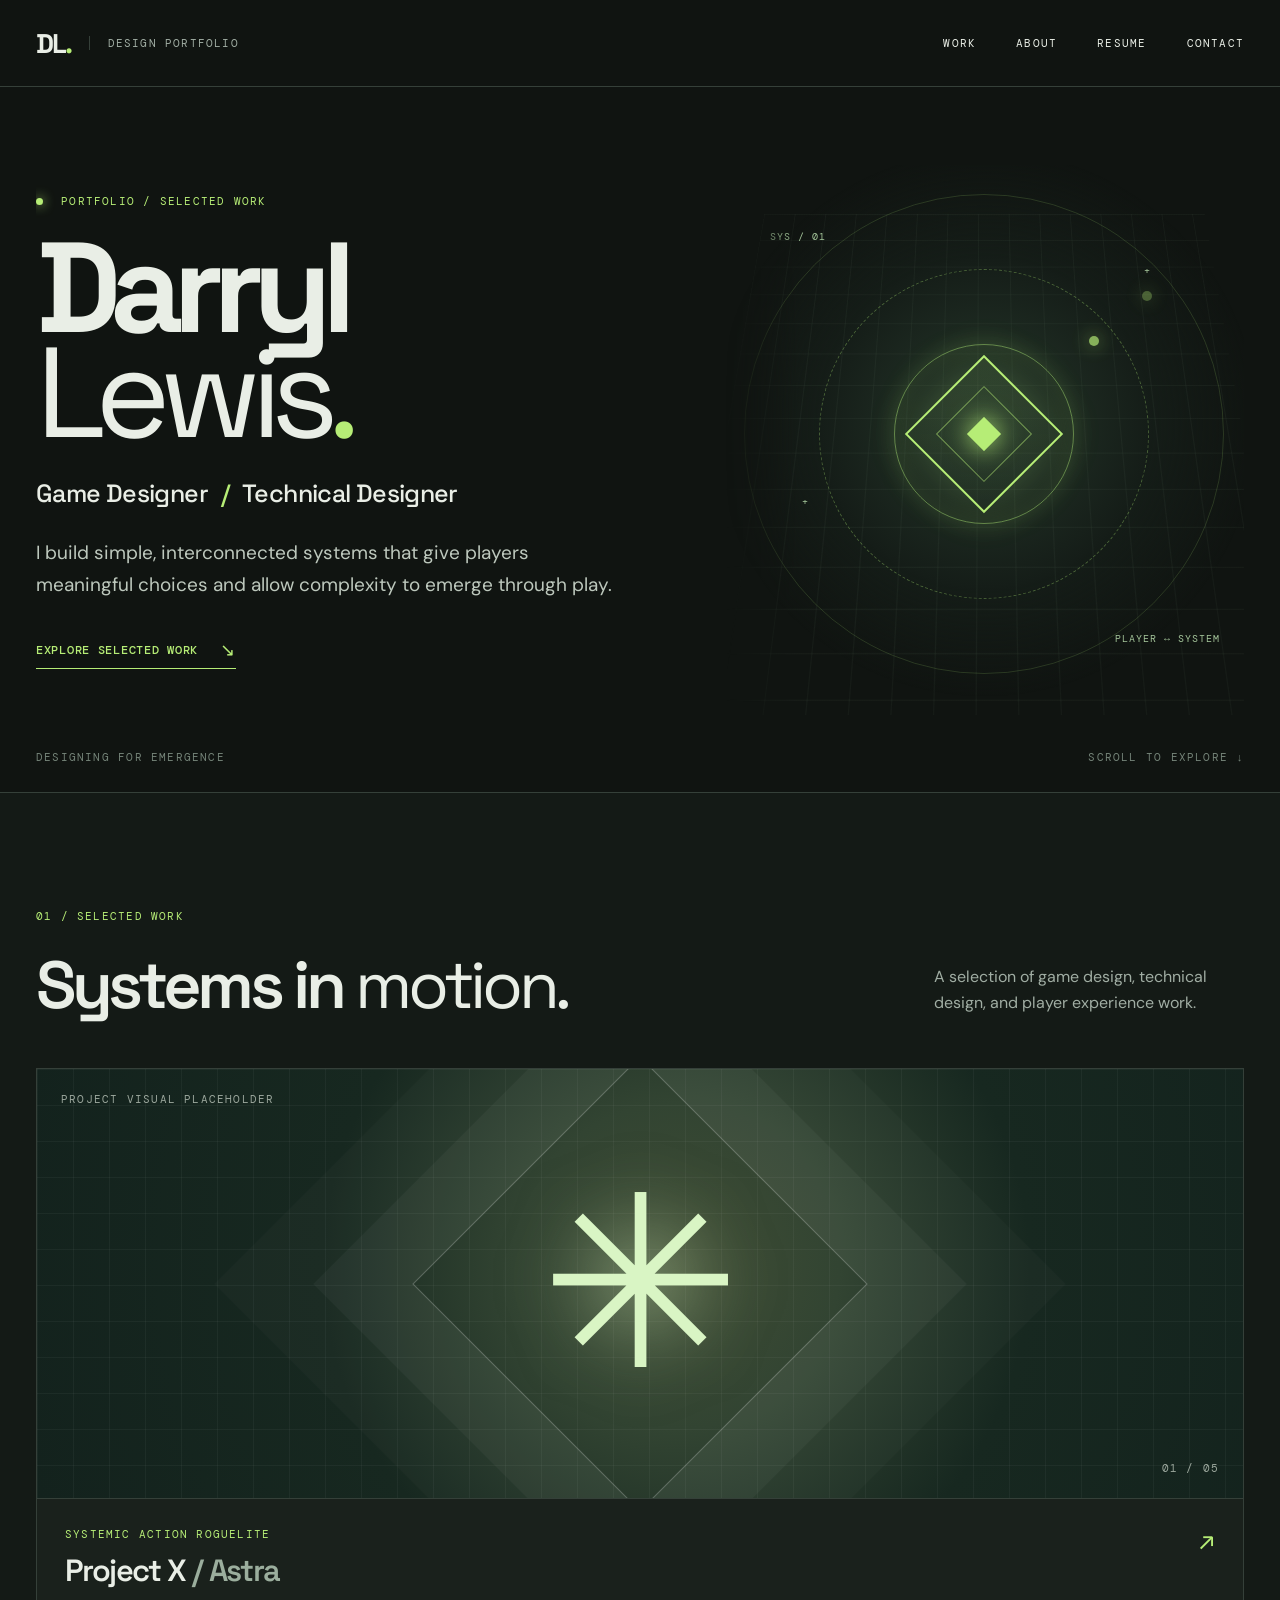
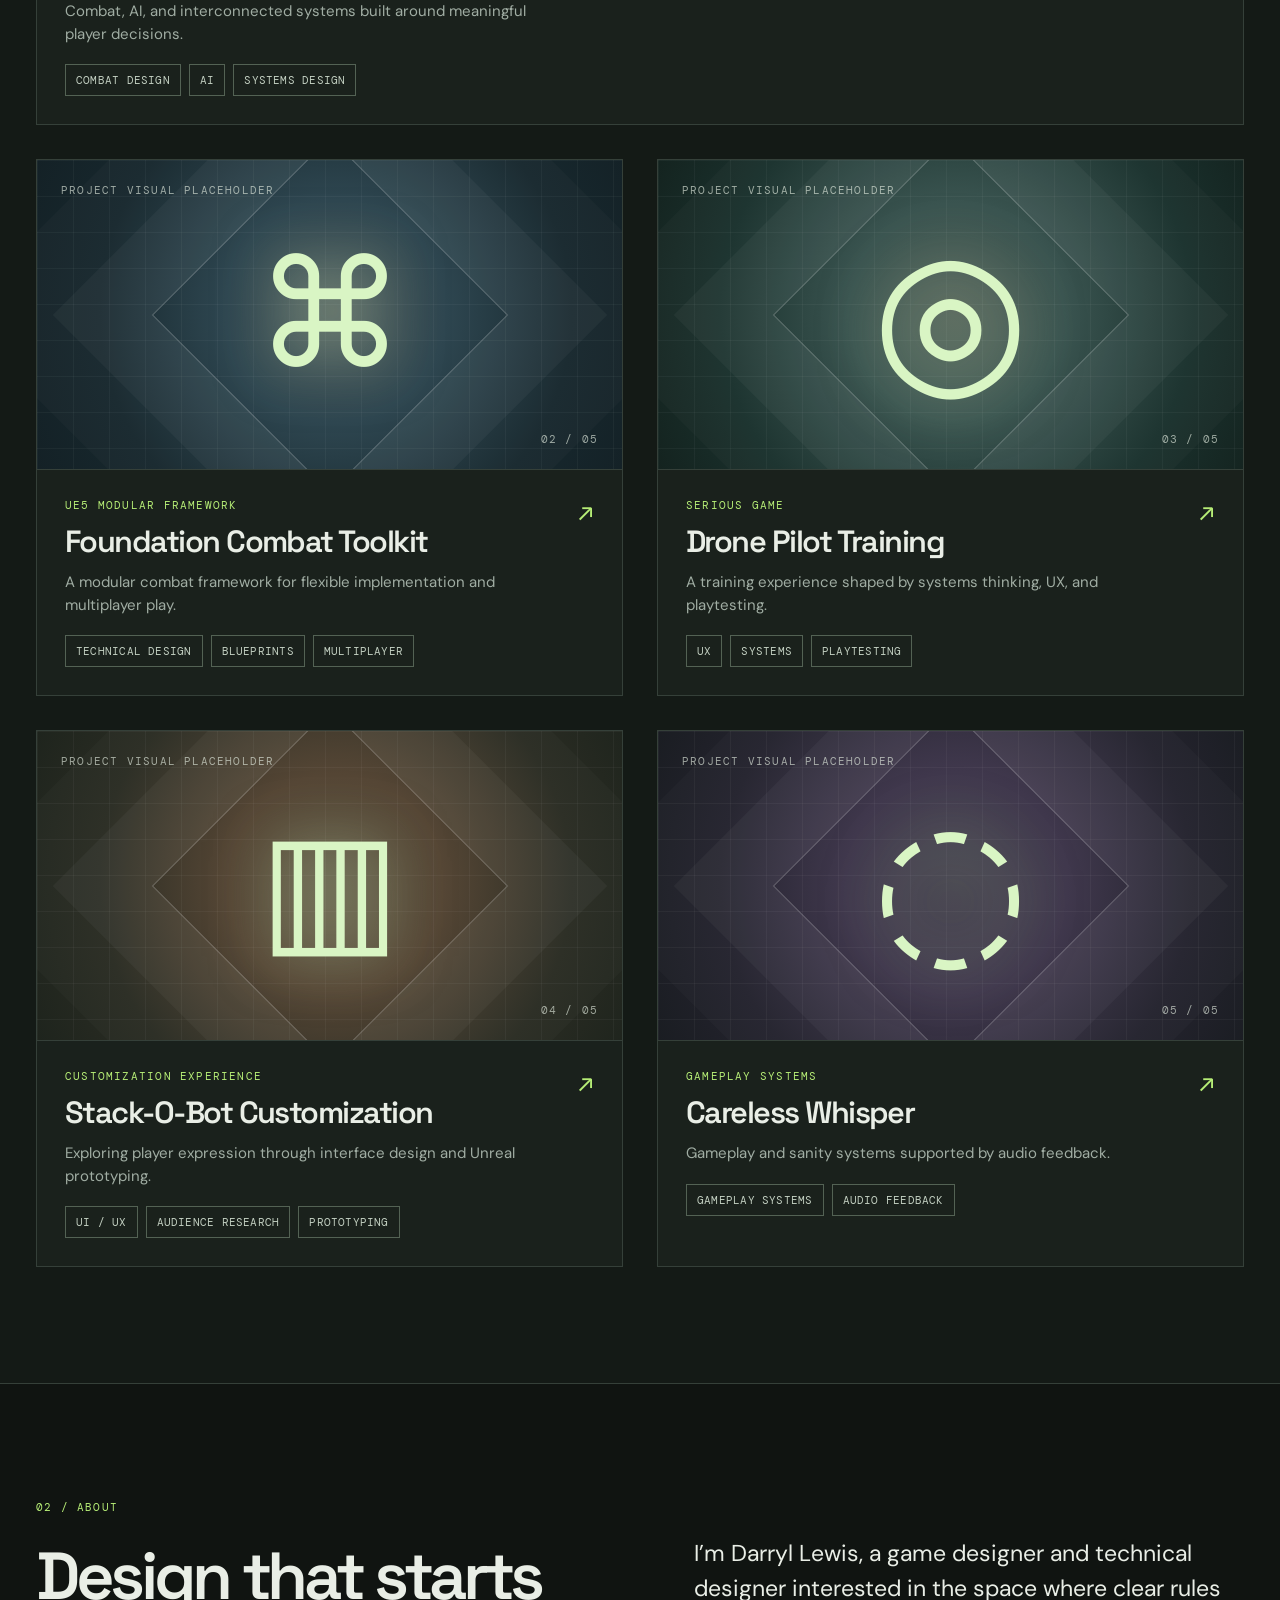
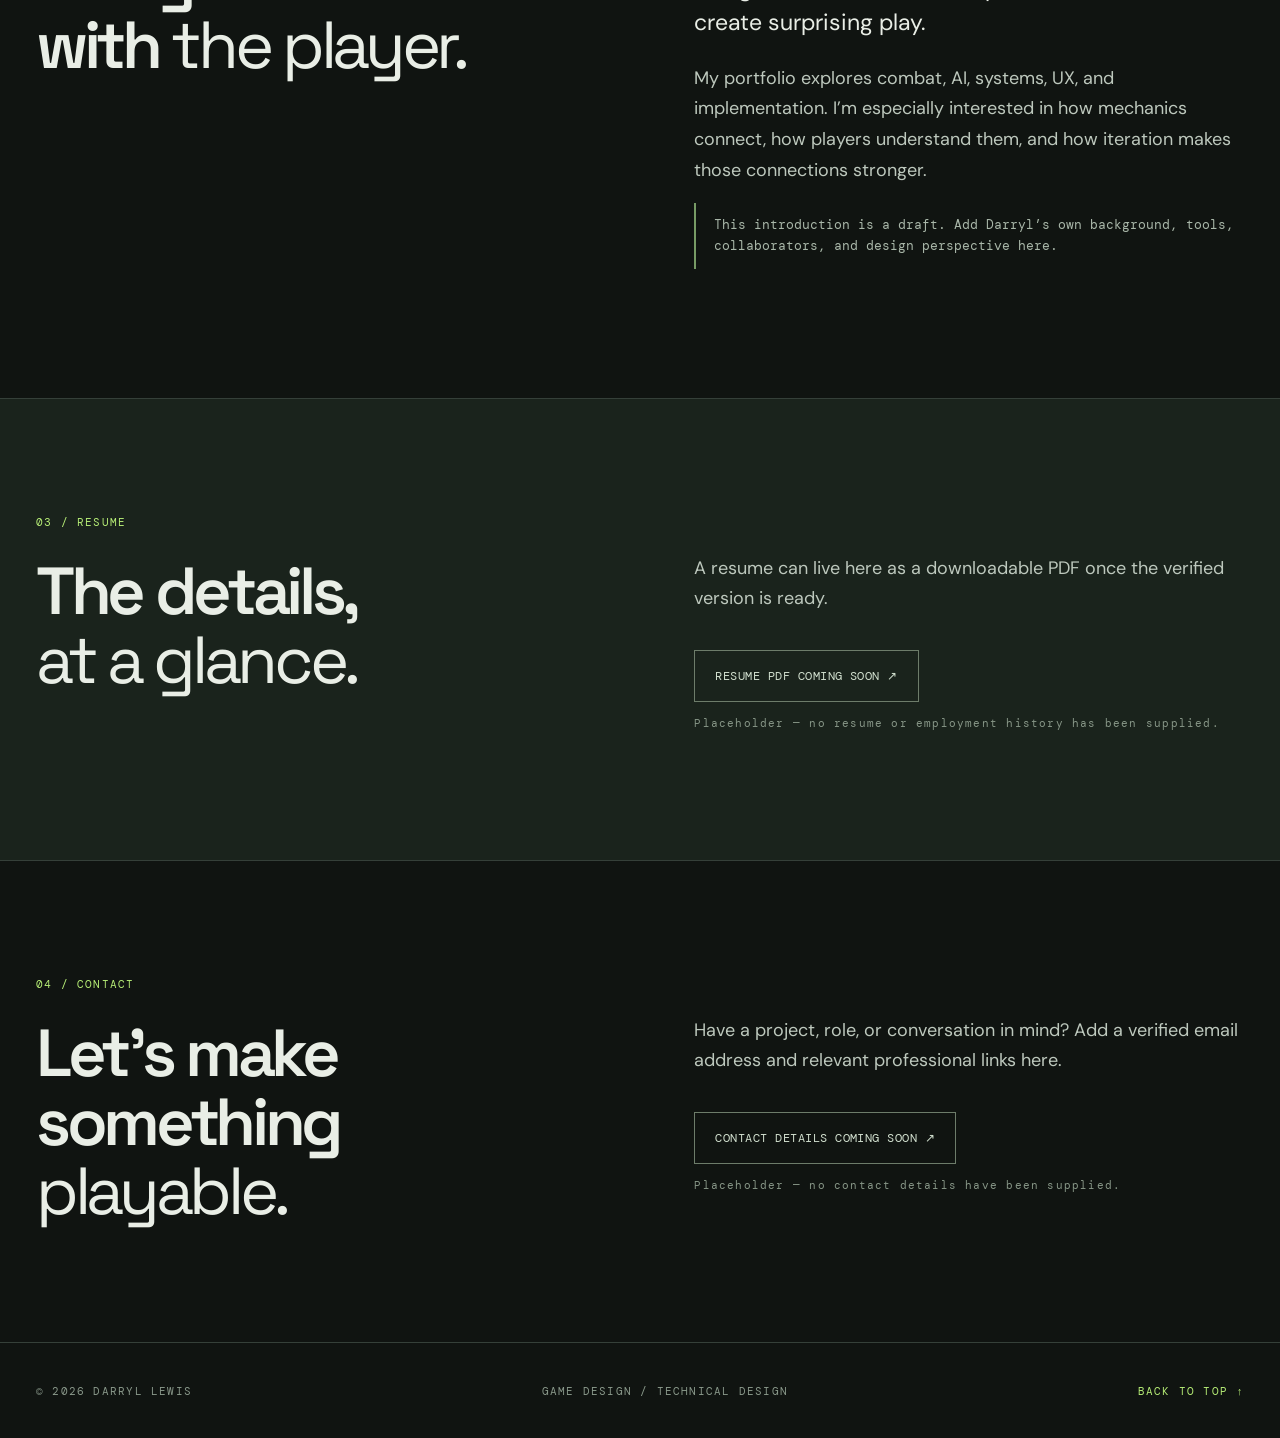
==== index.html @ 3e05ed9a "Add files via upload" ====
<!doctype html>
<html lang="en">
<head>
  <meta charset="utf-8">
  <meta name="viewport" content="width=device-width, initial-scale=1">
  <meta name="description" content="Darryl Lewis — Game Designer and Technical Designer. Selected work in combat, systems, UX, and Unreal Engine prototyping.">
  <title>Darryl Lewis — Game Designer / Technical Designer</title>
  <link rel="stylesheet" href="styles.css">
</head>
<body>
  <a class="skip-link" href="#main">Skip to content</a>
  <header class="site-header">
    <div class="shell header-inner">
      <a class="brand" href="index.html" aria-label="Darryl Lewis, home"><span class="brand-mark">DL<span class="brand-dot">.</span></span><span class="brand-label">DESIGN PORTFOLIO</span></a>
      <button class="menu-toggle" type="button" aria-expanded="false" aria-controls="site-nav" aria-label="Open navigation"><span></span><span></span></button>
      <nav class="site-nav" id="site-nav" aria-label="Main navigation"><a href="#work">Work</a><a href="#about">About</a><a href="#resume">Resume</a><a href="#contact">Contact</a></nav>
    </div>
  </header>

  <main id="main">
    <section class="hero shell" aria-labelledby="hero-title">
      <div class="hero-copy">
        <p class="eyebrow"><span class="status-light"></span> PORTFOLIO / SELECTED WORK</p>
        <h1 id="hero-title">Darryl<br><em>Lewis<span class="accent">.</span></em></h1>
        <p class="hero-role">Game Designer <span aria-hidden="true">/</span> Technical Designer</p>
        <p class="hero-philosophy">I build simple, interconnected systems that give players meaningful choices and allow complexity to emerge through play.</p>
        <a class="text-link" href="#work">Explore selected work <span aria-hidden="true">↘</span></a>
      </div>
      <div class="hero-art" aria-hidden="true"><div class="art-grid"></div><div class="orbit orbit-one"></div><div class="orbit orbit-two"></div><div class="orbit orbit-three"></div><div class="art-core"></div><span class="art-coordinate coord-one">SYS / 01</span><span class="art-coordinate coord-two">PLAYER ↔ SYSTEM</span><span class="art-cross cross-one">+</span><span class="art-cross cross-two">+</span></div>
      <div class="hero-foot"><span>DESIGNING FOR EMERGENCE</span><span>SCROLL TO EXPLORE ↓</span></div>
    </section>

    <section class="work-section section-pad" id="work" aria-labelledby="work-heading">
      <div class="shell">
        <div class="section-heading"><div><p class="eyebrow">01 / SELECTED WORK</p><h2 id="work-heading">Systems in <em>motion.</em></h2></div><p>A selection of game design, technical design, and player experience work.</p></div>
        <div class="project-grid">
          <a class="project-card featured" href="case-study.html?project=astra"><div class="project-visual visual-astra"><span class="visual-label">PROJECT VISUAL PLACEHOLDER</span><span class="visual-glyph glyph-astra" aria-hidden="true">✳</span><span class="visual-index">01 / 05</span></div><div class="project-meta"><div><p class="project-type">SYSTEMIC ACTION ROGUELITE</p><h3>Project X <span class="muted">/ Astra</span></h3><p class="project-desc">Combat, AI, and interconnected systems built around meaningful player decisions.</p></div><span class="card-arrow" aria-hidden="true">↗</span></div><div class="tags"><span>Combat Design</span><span>AI</span><span>Systems Design</span></div></a>
          <a class="project-card" href="case-study.html?project=combat-toolkit"><div class="project-visual visual-combat"><span class="visual-label">PROJECT VISUAL PLACEHOLDER</span><span class="visual-glyph glyph-combat" aria-hidden="true">⌘</span><span class="visual-index">02 / 05</span></div><div class="project-meta"><div><p class="project-type">UE5 MODULAR FRAMEWORK</p><h3>Foundation Combat Toolkit</h3><p class="project-desc">A modular combat framework for flexible implementation and multiplayer play.</p></div><span class="card-arrow" aria-hidden="true">↗</span></div><div class="tags"><span>Technical Design</span><span>Blueprints</span><span>Multiplayer</span></div></a>
          <a class="project-card" href="case-study.html?project=drone-training"><div class="project-visual visual-drone"><span class="visual-label">PROJECT VISUAL PLACEHOLDER</span><span class="visual-glyph glyph-drone" aria-hidden="true">◎</span><span class="visual-index">03 / 05</span></div><div class="project-meta"><div><p class="project-type">SERIOUS GAME</p><h3>Drone Pilot Training</h3><p class="project-desc">A training experience shaped by systems thinking, UX, and playtesting.</p></div><span class="card-arrow" aria-hidden="true">↗</span></div><div class="tags"><span>UX</span><span>Systems</span><span>Playtesting</span></div></a>
          <a class="project-card" href="case-study.html?project=stack-o-bot"><div class="project-visual visual-stack"><span class="visual-label">PROJECT VISUAL PLACEHOLDER</span><span class="visual-glyph glyph-stack" aria-hidden="true">▥</span><span class="visual-index">04 / 05</span></div><div class="project-meta"><div><p class="project-type">CUSTOMIZATION EXPERIENCE</p><h3>Stack-O-Bot Customization</h3><p class="project-desc">Exploring player expression through interface design and Unreal prototyping.</p></div><span class="card-arrow" aria-hidden="true">↗</span></div><div class="tags"><span>UI / UX</span><span>Audience Research</span><span>Prototyping</span></div></a>
          <a class="project-card compact" href="case-study.html?project=careless-whisper"><div class="project-visual visual-whisper"><span class="visual-label">PROJECT VISUAL PLACEHOLDER</span><span class="visual-glyph glyph-whisper" aria-hidden="true">◌</span><span class="visual-index">05 / 05</span></div><div class="project-meta"><div><p class="project-type">GAMEPLAY SYSTEMS</p><h3>Careless Whisper</h3><p class="project-desc">Gameplay and sanity systems supported by audio feedback.</p></div><span class="card-arrow" aria-hidden="true">↗</span></div><div class="tags"><span>Gameplay Systems</span><span>Audio Feedback</span></div></a>
        </div>
      </div>
    </section>

    <section class="about-section section-pad" id="about" aria-labelledby="about-heading"><div class="shell about-grid"><div><p class="eyebrow">02 / ABOUT</p><h2 id="about-heading">Design that starts with <em>the player.</em></h2></div><div class="about-copy"><p>I’m Darryl Lewis, a game designer and technical designer interested in the space where clear rules create surprising play.</p><p>My portfolio explores combat, AI, systems, UX, and implementation. I’m especially interested in how mechanics connect, how players understand them, and how iteration makes those connections stronger.</p><p class="placeholder-note">This introduction is a draft. Add Darryl’s own background, tools, collaborators, and design perspective here.</p></div></div></section>
    <section class="resume-section section-pad" id="resume" aria-labelledby="resume-heading"><div class="shell callout-grid"><div><p class="eyebrow">03 / RESUME</p><h2 id="resume-heading">The details,<br><em>at a glance.</em></h2></div><div><p>A resume can live here as a downloadable PDF once the verified version is ready.</p><span class="disabled-button" aria-label="Resume PDF coming soon">Resume PDF coming soon ↗</span><p class="small-note">Placeholder — no resume or employment history has been supplied.</p></div></div></section>
    <section class="contact-section section-pad" id="contact" aria-labelledby="contact-heading"><div class="shell callout-grid"><div><p class="eyebrow">04 / CONTACT</p><h2 id="contact-heading">Let’s make something <em>playable.</em></h2></div><div><p>Have a project, role, or conversation in mind? Add a verified email address and relevant professional links here.</p><span class="disabled-button" aria-label="Contact details coming soon">Contact details coming soon ↗</span><p class="small-note">Placeholder — no contact details have been supplied.</p></div></div></section>
  </main>
  <footer class="site-footer"><div class="shell footer-inner"><span>© <span id="year">2026</span> DARRYL LEWIS</span><span>GAME DESIGN / TECHNICAL DESIGN</span><a href="#main">BACK TO TOP ↑</a></div></footer>
  <script src="main.js"></script>
</body>
</html>
---- styles.css ----
@import url('https://fonts.googleapis.com/css2?family=DM+Mono:wght@400;500&family=DM+Sans:wght@400;500;600;700&family=Space+Grotesk:wght@400;500;600;700&display=swap');
:root{--bg:#101411;--panel:#171c18;--panel2:#1c241e;--line:#354039;--text:#e9eee6;--muted:#a0ada3;--accent:#b6ed76;--mono:'DM Mono',monospace;--head:'Space Grotesk',sans-serif;--body:'DM Sans',sans-serif}
*{box-sizing:border-box}html{scroll-behavior:smooth}body{margin:0;background:var(--bg);color:var(--text);font-family:var(--body);-webkit-font-smoothing:antialiased}a{color:inherit;text-decoration:none}button{font:inherit}::selection{background:var(--accent);color:var(--bg)}.shell{width:min(100% - 72px,1320px);margin-inline:auto}.skip-link{position:absolute;z-index:30;top:-100px;left:20px;background:var(--accent);color:var(--bg);padding:12px}.skip-link:focus{top:10px}:focus-visible{outline:2px solid var(--accent);outline-offset:4px}.site-header{position:relative;z-index:10;border-bottom:1px solid var(--line);background:rgba(16,20,17,.96)}.header-inner{height:86px;display:flex;align-items:center;justify-content:space-between}.brand{display:flex;align-items:center;gap:18px}.brand-mark{font:700 27px/1 var(--head);letter-spacing:-.08em}.brand-dot,.accent{color:var(--accent)}.brand-label,.eyebrow,.site-nav,.hero-foot,.visual-label,.visual-index,.project-type,.tags,.small-note,.site-footer,.back-link,.case-type,.case-number,.case-end{font-family:var(--mono);font-size:11px;letter-spacing:.11em}.brand-label{padding-left:18px;border-left:1px solid var(--line);color:var(--muted)}.site-nav{display:flex;gap:40px;text-transform:uppercase}.site-nav a{transition:color .2s}.site-nav a:hover,.site-nav a:focus{color:var(--accent)}.menu-toggle{display:none}.hero{position:relative;min-height:705px;display:grid;grid-template-columns:1fr 43%;align-items:center;overflow:hidden}.hero-copy{position:relative;z-index:2;padding:84px 0 100px}.eyebrow{color:var(--accent);text-transform:uppercase;margin:0 0 28px}.status-light{display:inline-block;width:7px;height:7px;margin-right:10px;background:var(--accent);border-radius:50%;box-shadow:0 0 12px var(--accent)}h1,h2,h3,p{margin-top:0}.hero h1{font:700 clamp(76px,10vw,154px)/.82 var(--head);letter-spacing:-.085em;margin:0 0 31px}.hero h1 em,h2 em{font-weight:400;font-style:normal}.hero-role{font:500 clamp(18px,2vw,25px)/1.3 var(--head);letter-spacing:-.025em;margin-bottom:28px}.hero-role span{color:var(--accent);padding:0 8px}.hero-philosophy{max-width:580px;color:#bdc8bd;font-size:19px;line-height:1.65;margin-bottom:38px}.text-link{display:inline-flex;gap:22px;align-items:center;color:var(--accent);font:500 12px var(--mono);letter-spacing:.06em;text-transform:uppercase;border-bottom:1px solid var(--accent);padding-bottom:10px}.text-link span{font-size:18px;line-height:0}.hero-art{height:550px;position:relative;overflow:hidden;background:radial-gradient(circle at 50% 47%,#26382b 0,#151d18 42%,transparent 70%);mask-image:linear-gradient(90deg,transparent,#000 14%)}.art-grid{position:absolute;inset:0;background-image:linear-gradient(#77937812 1px,transparent 1px),linear-gradient(90deg,#77937812 1px,transparent 1px);background-size:36px 36px;transform:perspective(400px) rotateX(15deg)}.orbit{position:absolute;border:1px solid #afeb777a;border-radius:50%;left:50%;top:49%;transform:translate(-50%,-50%)}.orbit-one{width:180px;height:180px;box-shadow:0 0 25px #b6ed7622,inset 0 0 25px #b6ed761c}.orbit-two{width:330px;height:330px;border-style:dashed;opacity:.7}.orbit-three{width:480px;height:480px;opacity:.34}.orbit-two:after,.orbit-three:after{content:'';position:absolute;width:10px;height:10px;border-radius:50%;background:var(--accent);top:20%;right:15%;box-shadow:0 0 18px var(--accent)}.art-core{position:absolute;width:112px;height:112px;left:50%;top:49%;transform:translate(-50%,-50%) rotate(45deg);border:2px solid var(--accent);background:linear-gradient(135deg,#b6ed761c,#b6ed7605);box-shadow:0 0 50px #b6ed7633}.art-core:before,.art-core:after{content:'';position:absolute;inset:20px;border:1px solid #b6ed7688}.art-core:after{inset:42px;background:var(--accent);box-shadow:0 0 25px var(--accent)}.art-coordinate,.art-cross{position:absolute;color:#a5c69b;font:10px var(--mono);letter-spacing:.1em}.coord-one{top:65px;left:45px}.coord-two{right:24px;bottom:70px}.cross-one{left:15%;top:60%}.cross-two{right:18%;top:18%}.hero-foot{position:absolute;bottom:28px;left:0;right:0;display:flex;justify-content:space-between;color:#748378}.section-pad{padding:116px 0}.work-section{border-top:1px solid var(--line);background:#141a16}.section-heading{display:flex;align-items:end;justify-content:space-between;gap:40px;margin-bottom:48px}.section-heading h2,.about-grid h2,.callout-grid h2{font:600 clamp(44px,5.2vw,72px)/1.04 var(--head);letter-spacing:-.065em;margin:0}.section-heading>p{max-width:310px;color:var(--muted);font-size:16px;line-height:1.6;margin:0 0 5px}.project-grid{display:grid;grid-template-columns:repeat(2,minmax(0,1fr));gap:34px}.project-card{display:block;border:1px solid var(--line);background:#1a211c;transition:transform .25s,border-color .25s,background .25s}.project-card:hover{transform:translateY(-5px);border-color:#91b77b;background:#202a22}.project-card.featured{grid-column:span 2}.project-visual{height:310px;position:relative;overflow:hidden;display:flex;align-items:center;justify-content:center;border-bottom:1px solid var(--line)}.featured .project-visual{height:430px}.visual-astra{background:radial-gradient(circle at 53% 46%,#79915a66 0,#324432 24%,#172820 52%,#13221d 100%)}.visual-combat{background:radial-gradient(circle at 51% 49%,#8194a26b,#2e4650 33%,#17282e 70%,#142126)}.visual-drone{background:radial-gradient(circle at 51% 49%,#879c9670,#3a5450 32%,#1a312d 70%,#14231f)}.visual-stack{background:radial-gradient(circle at 51% 49%,#a88c6970,#554635 32%,#2a2c23 70%,#1e241d)}.visual-whisper{background:radial-gradient(circle at 51% 49%,#897c9a6c,#40384d 33%,#24232e 70%,#1a1d22)}.project-visual:before{content:'';position:absolute;inset:0;background-image:linear-gradient(#ffffff0a 1px,transparent 1px),linear-gradient(90deg,#ffffff0a 1px,transparent 1px);background-size:36px 36px}.project-visual:after{content:'';position:absolute;width:250px;height:250px;border:1px solid #ffffff42;transform:rotate(45deg);box-shadow:0 0 0 70px #ffffff09,0 0 0 140px #ffffff05}.featured .project-visual:after{width:320px;height:320px}.visual-label,.visual-index{position:absolute;z-index:1;color:#e3ece1a6}.visual-label{left:24px;top:23px}.visual-index{right:24px;bottom:23px}.visual-glyph{position:relative;z-index:1;color:#d9f5c4;font:400 180px/.8 var(--head);text-shadow:0 0 60px #d9f5c480}.featured .visual-glyph{font-size:240px}.glyph-combat,.glyph-stack{font-size:150px}.project-meta{display:flex;justify-content:space-between;gap:20px;padding:28px 28px 5px}.project-type{color:var(--accent);text-transform:uppercase;margin-bottom:12px}.project-meta h3{font:600 clamp(24px,2.4vw,34px)/1.14 var(--head);letter-spacing:-.05em;margin-bottom:12px}.project-meta h3 .muted{color:#9bae9d}.project-desc{color:var(--muted);font-size:15px;line-height:1.5;max-width:480px;margin-bottom:14px}.card-arrow{font:26px var(--head);color:var(--accent);line-height:1}.tags{display:flex;flex-wrap:wrap;gap:8px;padding:0 28px 28px;letter-spacing:.02em;text-transform:uppercase}.tags span{border:1px solid #536254;color:#c2cfc1;padding:8px 10px}.about-section{border-top:1px solid var(--line)}.about-grid,.callout-grid{display:grid;grid-template-columns:1fr 1fr;gap:9%}.about-copy{padding-top:36px}.about-copy p,.callout-grid>div:last-child>p{color:#bdc8bd;font-size:18px;line-height:1.7}.about-copy p:first-child{color:var(--text);font-size:23px;line-height:1.5}.placeholder-note{border-left:2px solid #779b65;padding:12px 0 12px 18px;color:#a9b7a9!important;font:13px/1.6 var(--mono)!important}.resume-section{background:#1a231c;border-top:1px solid var(--line)}.contact-section{border-top:1px solid var(--line)}.callout-grid>div:last-child{padding-top:38px}.disabled-button{display:inline-block;margin:18px 0 12px;border:1px solid #6d7c6a;padding:17px 20px;color:#d1dfce;font:12px var(--mono);letter-spacing:.04em;text-transform:uppercase}.small-note{color:#879687!important;font-size:11px!important}.site-footer{border-top:1px solid var(--line);color:#89988a}.footer-inner{min-height:95px;display:flex;align-items:center;justify-content:space-between;gap:20px}.site-footer a{color:var(--accent)}
/* Case studies */
.case-main{padding-top:48px}.back-link{color:var(--accent);text-transform:uppercase}.case-header{padding:76px 0 54px}.case-header .eyebrow{margin-bottom:32px}.case-type{color:var(--accent);text-transform:uppercase;margin-bottom:16px}.case-header h1{font:600 clamp(52px,8vw,112px)/.95 var(--head);letter-spacing:-.075em;max-width:1040px;margin-bottom:27px}.case-summary{max-width:680px;color:#b6c3b7;font-size:22px;line-height:1.5}.case-header .tags{padding:12px 0 0}.case-hero-visual{height:min(55vw,590px);min-height:350px}.case-hero-visual .visual-glyph{font-size:clamp(170px,22vw,320px)}.case-intro{display:grid;grid-template-columns:1fr 2fr;gap:5%;padding:100px 0 75px;border-bottom:1px solid var(--line)}.case-intro p:last-child{font-size:21px;line-height:1.6;color:#c2cec2;max-width:780px}.case-sections{padding-bottom:50px}.case-section{display:grid;grid-template-columns:80px minmax(200px,1fr) minmax(320px,1.5fr);gap:25px;padding:52px 0;border-bottom:1px solid var(--line);align-items:start}.case-number{color:var(--accent);padding-top:10px}.case-section h2{font:500 clamp(28px,3vw,42px)/1.1 var(--head);letter-spacing:-.05em;margin:0}.case-section .placeholder-note{margin:0}.case-end{display:flex;justify-content:space-between;align-items:center;gap:20px;color:#869886;padding:45px 0 120px}.not-found{min-height:60vh;padding:100px 0}.not-found h1{font:600 clamp(40px,6vw,70px) var(--head);letter-spacing:-.05em}
@media(max-width:900px){.shell{width:min(100% - 44px,1320px)}.hero{min-height:650px;grid-template-columns:1fr 36%}.hero-art{opacity:.6}.hero h1{font-size:clamp(70px,11vw,110px)}.section-pad{padding:86px 0}.case-section{grid-template-columns:45px 1fr}.case-section .placeholder-note{grid-column:2}}
@media(max-width:650px){.shell{width:min(100% - 36px,1320px)}.header-inner{height:70px}.brand-label{font-size:9px}.menu-toggle{display:flex;width:42px;height:42px;flex-direction:column;justify-content:center;gap:6px;align-items:center;border:1px solid var(--line);background:transparent;color:var(--text);cursor:pointer}.menu-toggle span{width:18px;height:1px;background:currentColor}.site-nav{display:none;position:absolute;top:70px;left:0;right:0;padding:20px 18px 28px;background:#1b231d;border-bottom:1px solid var(--line);flex-direction:column;gap:0}.site-nav.open{display:flex}.site-nav a{padding:14px;border-bottom:1px solid var(--line)}.hero{min-height:680px;display:block}.hero-copy{padding:94px 0 120px}.hero h1{font-size:clamp(68px,16vw,105px)}.hero-role{font-size:18px}.hero-philosophy{font-size:17px}.hero-art{position:absolute;right:-130px;top:120px;width:420px;height:420px;opacity:.28}.hero-foot{font-size:9px}.section-heading,.about-grid,.callout-grid{display:block}.section-heading>p{margin-top:25px}.project-grid{grid-template-columns:1fr;gap:22px}.project-card.featured{grid-column:auto}.project-visual,.featured .project-visual{height:270px}.visual-glyph,.featured .visual-glyph{font-size:140px}.project-visual:after,.featured .project-visual:after{width:200px;height:200px}.project-meta{padding:22px 20px 5px}.tags{padding:0 20px 22px}.about-copy,.callout-grid>div:last-child{padding-top:35px}.footer-inner{min-height:115px;flex-wrap:wrap;justify-content:space-between;align-content:center;font-size:9px}.footer-inner span:nth-child(2){display:none}.case-header{padding:65px 0 45px}.case-header h1{font-size:clamp(50px,12vw,76px)}.case-summary{font-size:18px}.case-hero-visual{height:340px;min-height:0}.case-intro{display:block;padding:70px 0 50px}.case-intro p:last-child{font-size:18px}.case-section{grid-template-columns:35px 1fr;gap:10px;padding:38px 0}.case-section h2{font-size:28px}.case-end{padding-bottom:80px}.visual-label,.visual-index{font-size:9px}}
@media(prefers-reduced-motion:reduce){html{scroll-behavior:auto}*,*:before,*:after{transition:none!important;animation:none!important}}
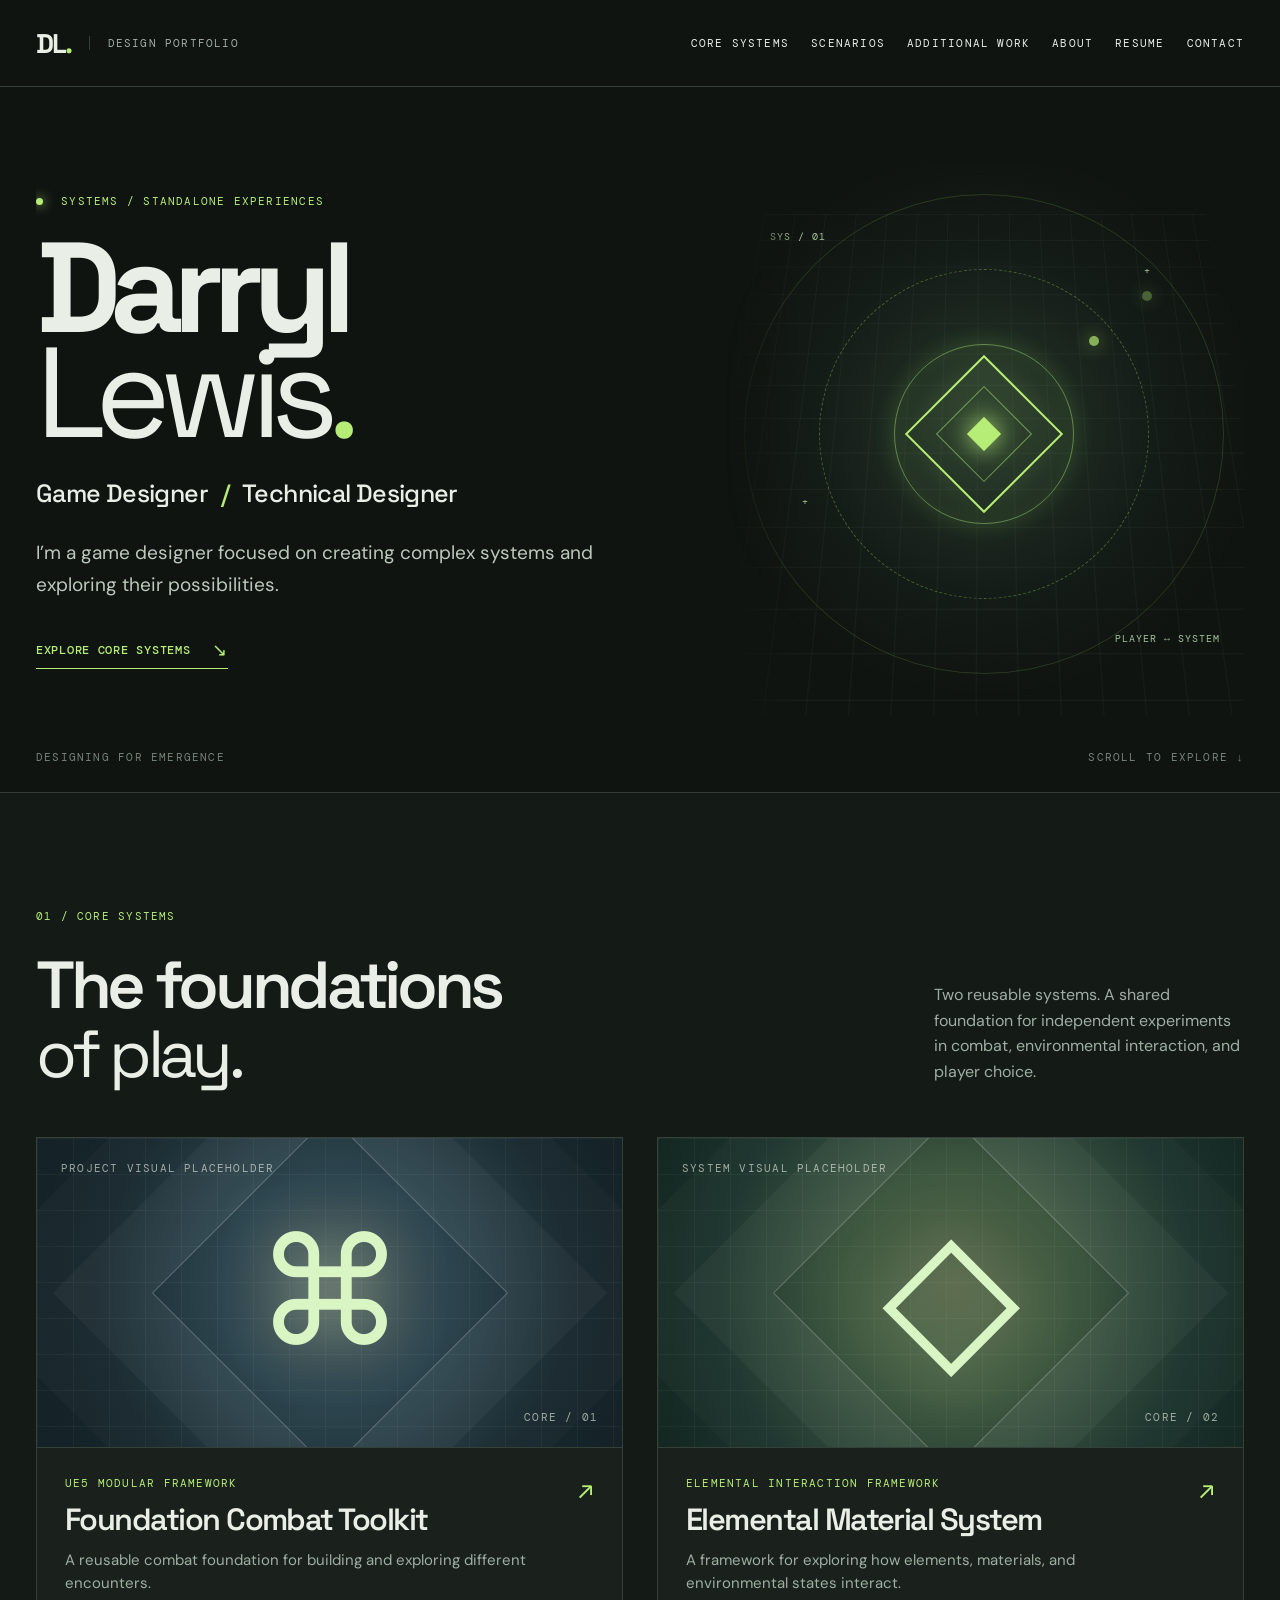
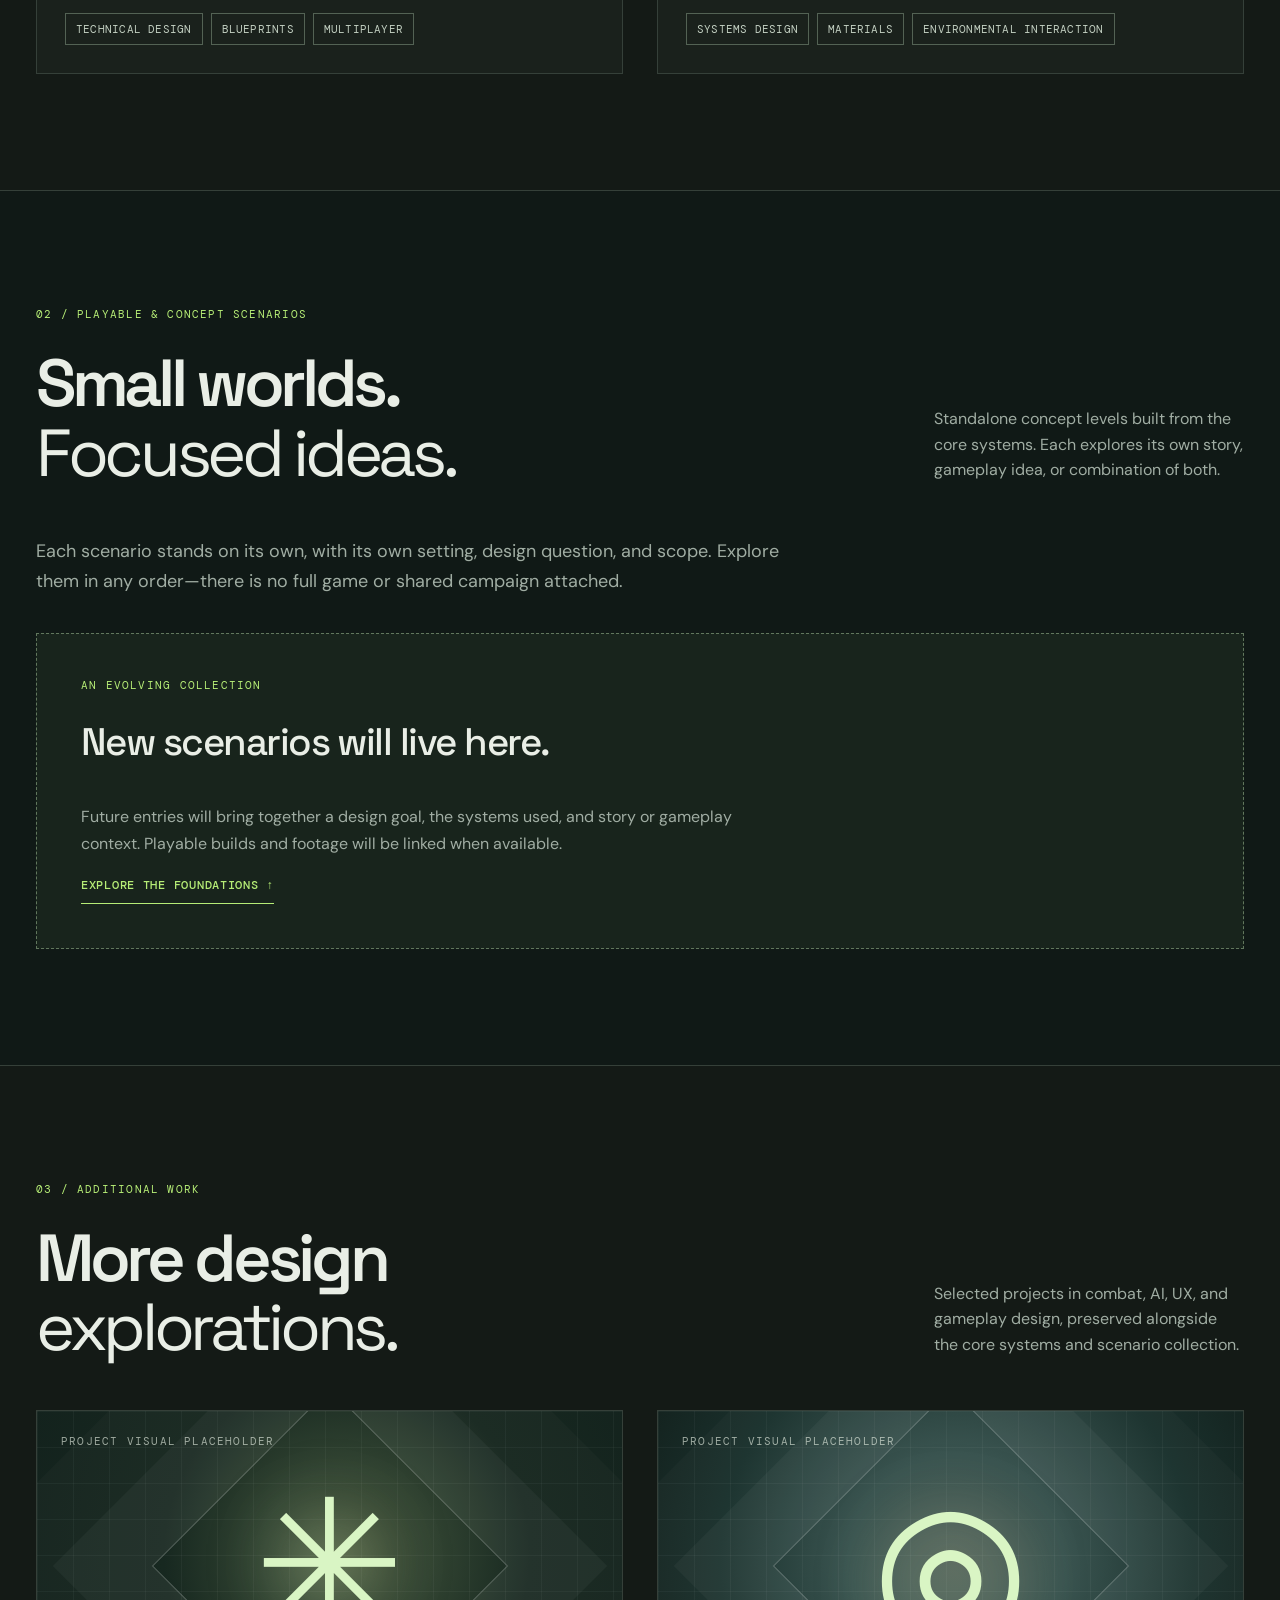
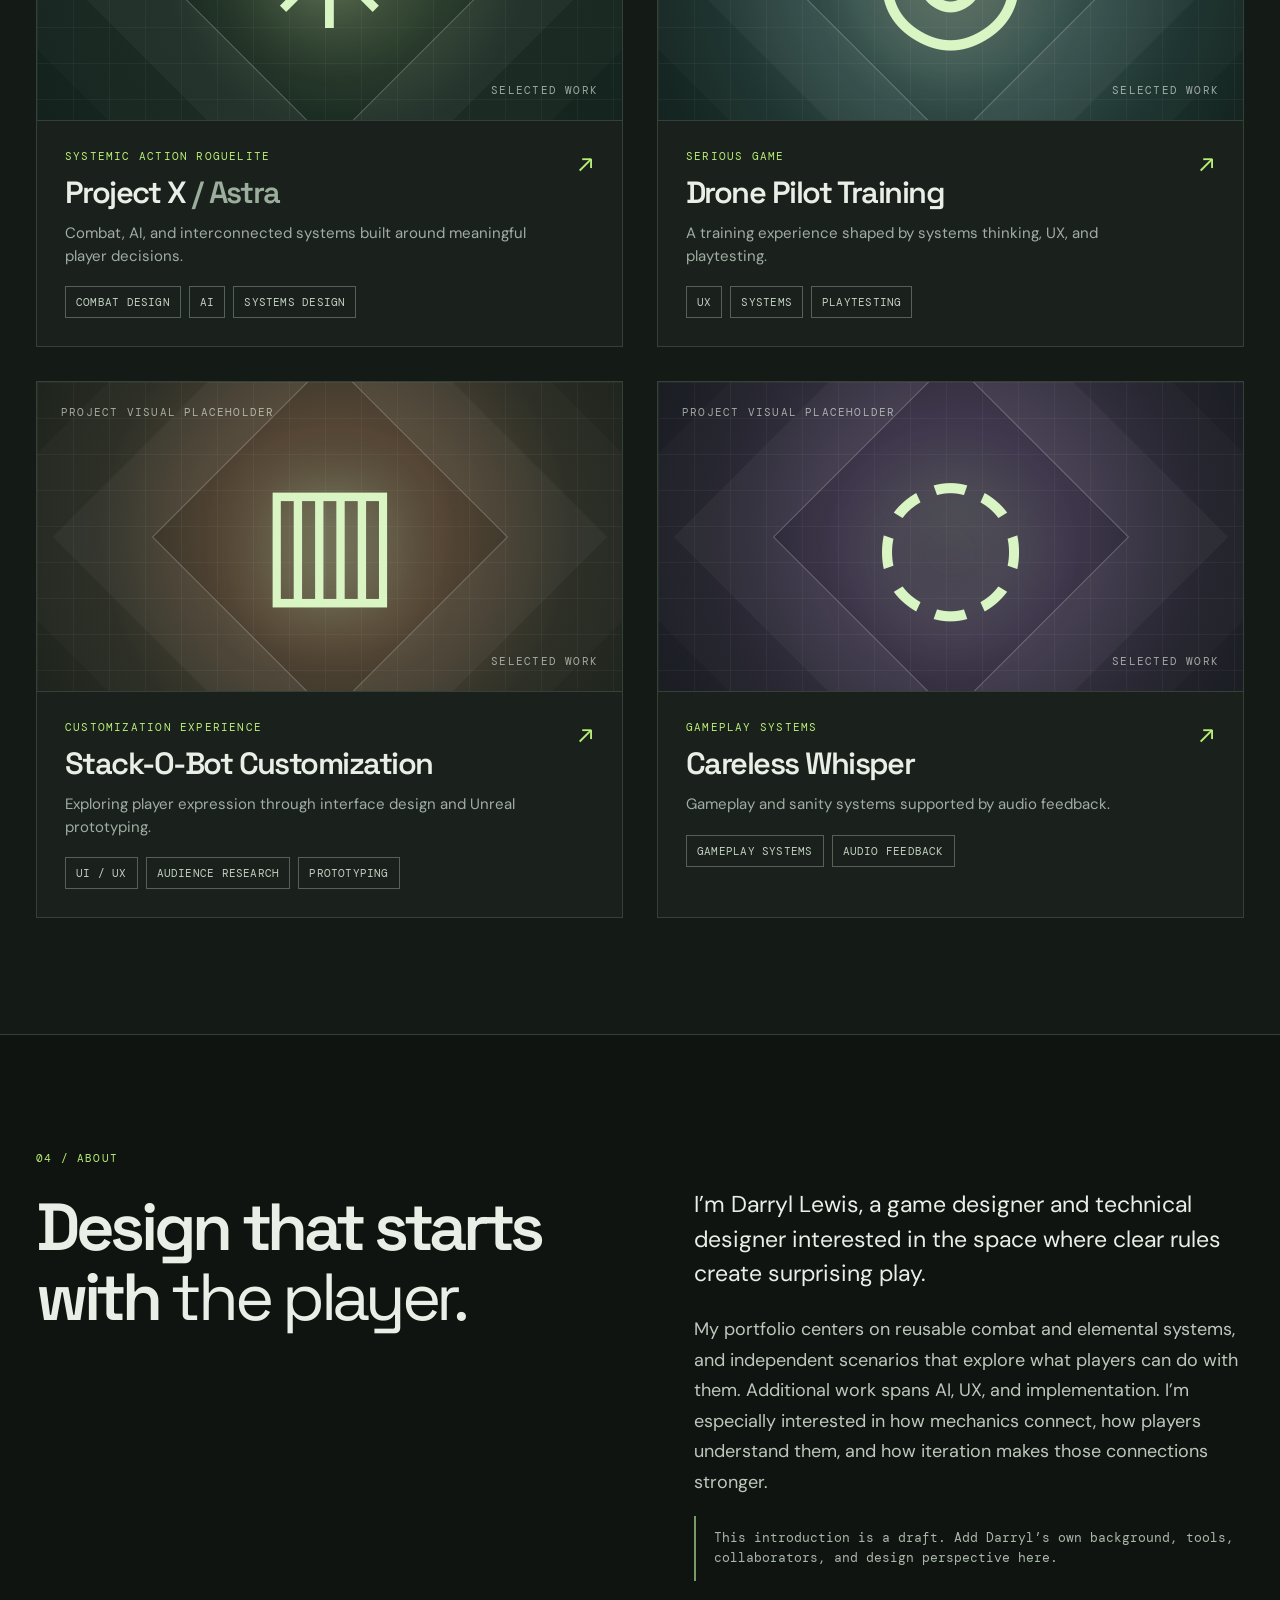
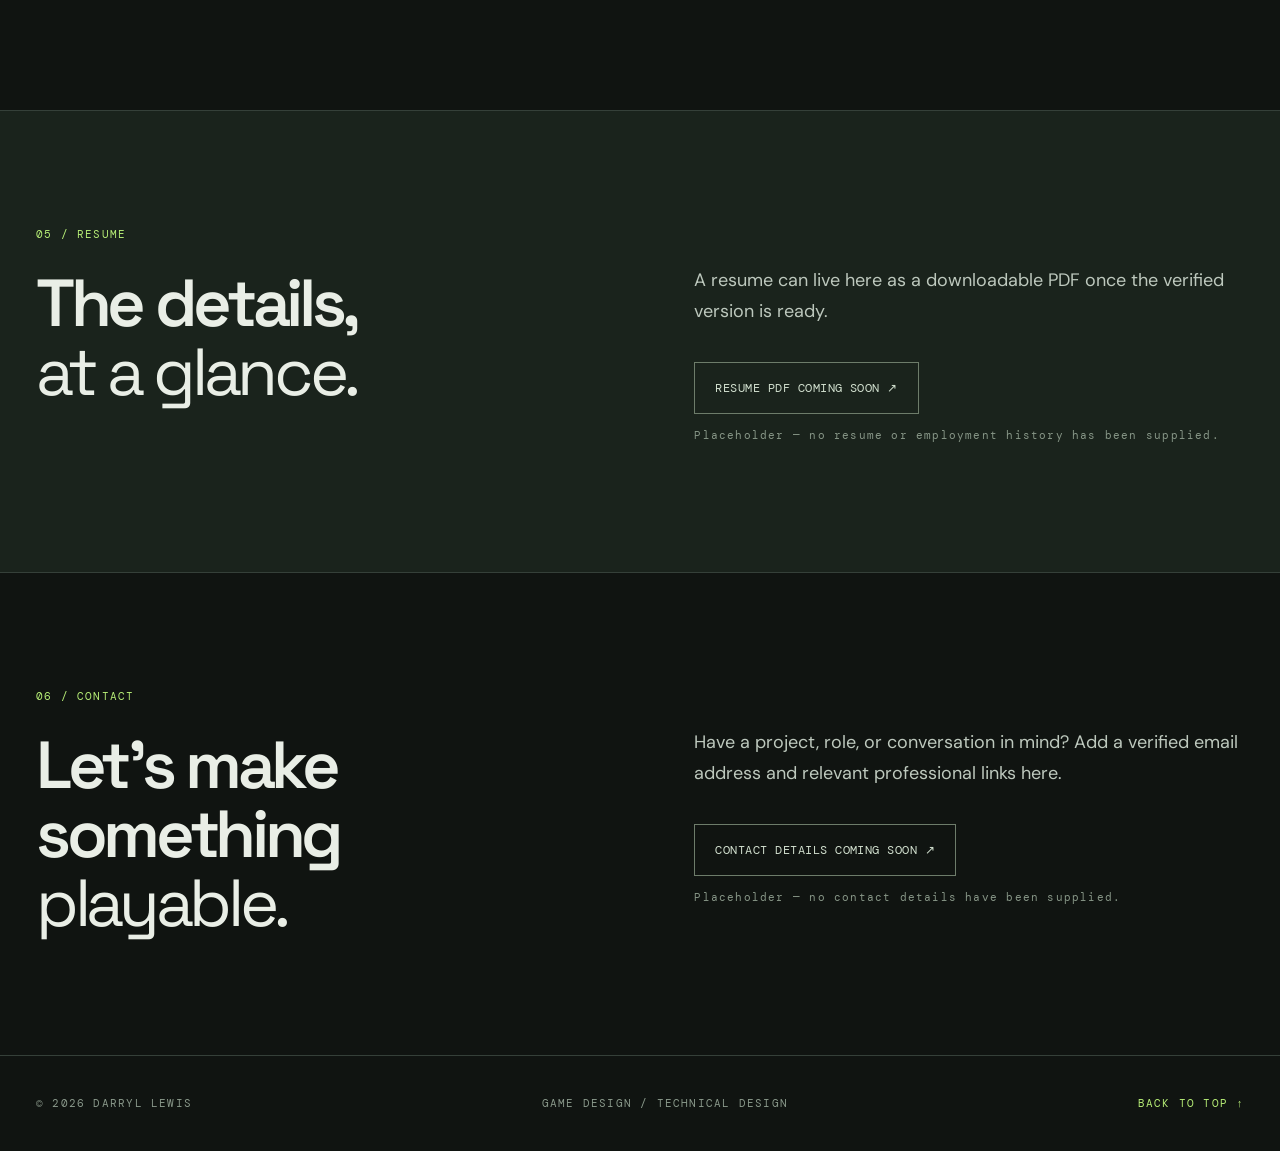
==== commit 3958b2ad: "Reorganize portfolio around systems and scenarios" ====
--- a/index.html
+++ b/index.html
@@ -1,53 +1,60 @@
-<!doctype html>
-<html lang="en">
-<head>
-  <meta charset="utf-8">
-  <meta name="viewport" content="width=device-width, initial-scale=1">
-  <meta name="description" content="Darryl Lewis — Game Designer and Technical Designer. Selected work in combat, systems, UX, and Unreal Engine prototyping.">
-  <title>Darryl Lewis — Game Designer / Technical Designer</title>
-  <link rel="stylesheet" href="styles.css">
-</head>
-<body>
-  <a class="skip-link" href="#main">Skip to content</a>
-  <header class="site-header">
-    <div class="shell header-inner">
-      <a class="brand" href="index.html" aria-label="Darryl Lewis, home"><span class="brand-mark">DL<span class="brand-dot">.</span></span><span class="brand-label">DESIGN PORTFOLIO</span></a>
-      <button class="menu-toggle" type="button" aria-expanded="false" aria-controls="site-nav" aria-label="Open navigation"><span></span><span></span></button>
-      <nav class="site-nav" id="site-nav" aria-label="Main navigation"><a href="#work">Work</a><a href="#about">About</a><a href="#resume">Resume</a><a href="#contact">Contact</a></nav>
-    </div>
-  </header>
-
-  <main id="main">
-    <section class="hero shell" aria-labelledby="hero-title">
-      <div class="hero-copy">
-        <p class="eyebrow"><span class="status-light"></span> PORTFOLIO / SELECTED WORK</p>
-        <h1 id="hero-title">Darryl<br><em>Lewis<span class="accent">.</span></em></h1>
-        <p class="hero-role">Game Designer <span aria-hidden="true">/</span> Technical Designer</p>
-        <p class="hero-philosophy">I build simple, interconnected systems that give players meaningful choices and allow complexity to emerge through play.</p>
-        <a class="text-link" href="#work">Explore selected work <span aria-hidden="true">↘</span></a>
-      </div>
-      <div class="hero-art" aria-hidden="true"><div class="art-grid"></div><div class="orbit orbit-one"></div><div class="orbit orbit-two"></div><div class="orbit orbit-three"></div><div class="art-core"></div><span class="art-coordinate coord-one">SYS / 01</span><span class="art-coordinate coord-two">PLAYER ↔ SYSTEM</span><span class="art-cross cross-one">+</span><span class="art-cross cross-two">+</span></div>
-      <div class="hero-foot"><span>DESIGNING FOR EMERGENCE</span><span>SCROLL TO EXPLORE ↓</span></div>
-    </section>
-
-    <section class="work-section section-pad" id="work" aria-labelledby="work-heading">
-      <div class="shell">
-        <div class="section-heading"><div><p class="eyebrow">01 / SELECTED WORK</p><h2 id="work-heading">Systems in <em>motion.</em></h2></div><p>A selection of game design, technical design, and player experience work.</p></div>
-        <div class="project-grid">
-          <a class="project-card featured" href="case-study.html?project=astra"><div class="project-visual visual-astra"><span class="visual-label">PROJECT VISUAL PLACEHOLDER</span><span class="visual-glyph glyph-astra" aria-hidden="true">✳</span><span class="visual-index">01 / 05</span></div><div class="project-meta"><div><p class="project-type">SYSTEMIC ACTION ROGUELITE</p><h3>Project X <span class="muted">/ Astra</span></h3><p class="project-desc">Combat, AI, and interconnected systems built around meaningful player decisions.</p></div><span class="card-arrow" aria-hidden="true">↗</span></div><div class="tags"><span>Combat Design</span><span>AI</span><span>Systems Design</span></div></a>
-          <a class="project-card" href="case-study.html?project=combat-toolkit"><div class="project-visual visual-combat"><span class="visual-label">PROJECT VISUAL PLACEHOLDER</span><span class="visual-glyph glyph-combat" aria-hidden="true">⌘</span><span class="visual-index">02 / 05</span></div><div class="project-meta"><div><p class="project-type">UE5 MODULAR FRAMEWORK</p><h3>Foundation Combat Toolkit</h3><p class="project-desc">A modular combat framework for flexible implementation and multiplayer play.</p></div><span class="card-arrow" aria-hidden="true">↗</span></div><div class="tags"><span>Technical Design</span><span>Blueprints</span><span>Multiplayer</span></div></a>
-          <a class="project-card" href="case-study.html?project=drone-training"><div class="project-visual visual-drone"><span class="visual-label">PROJECT VISUAL PLACEHOLDER</span><span class="visual-glyph glyph-drone" aria-hidden="true">◎</span><span class="visual-index">03 / 05</span></div><div class="project-meta"><div><p class="project-type">SERIOUS GAME</p><h3>Drone Pilot Training</h3><p class="project-desc">A training experience shaped by systems thinking, UX, and playtesting.</p></div><span class="card-arrow" aria-hidden="true">↗</span></div><div class="tags"><span>UX</span><span>Systems</span><span>Playtesting</span></div></a>
-          <a class="project-card" href="case-study.html?project=stack-o-bot"><div class="project-visual visual-stack"><span class="visual-label">PROJECT VISUAL PLACEHOLDER</span><span class="visual-glyph glyph-stack" aria-hidden="true">▥</span><span class="visual-index">04 / 05</span></div><div class="project-meta"><div><p class="project-type">CUSTOMIZATION EXPERIENCE</p><h3>Stack-O-Bot Customization</h3><p class="project-desc">Exploring player expression through interface design and Unreal prototyping.</p></div><span class="card-arrow" aria-hidden="true">↗</span></div><div class="tags"><span>UI / UX</span><span>Audience Research</span><span>Prototyping</span></div></a>
-          <a class="project-card compact" href="case-study.html?project=careless-whisper"><div class="project-visual visual-whisper"><span class="visual-label">PROJECT VISUAL PLACEHOLDER</span><span class="visual-glyph glyph-whisper" aria-hidden="true">◌</span><span class="visual-index">05 / 05</span></div><div class="project-meta"><div><p class="project-type">GAMEPLAY SYSTEMS</p><h3>Careless Whisper</h3><p class="project-desc">Gameplay and sanity systems supported by audio feedback.</p></div><span class="card-arrow" aria-hidden="true">↗</span></div><div class="tags"><span>Gameplay Systems</span><span>Audio Feedback</span></div></a>
-        </div>
-      </div>
-    </section>
-
-    <section class="about-section section-pad" id="about" aria-labelledby="about-heading"><div class="shell about-grid"><div><p class="eyebrow">02 / ABOUT</p><h2 id="about-heading">Design that starts with <em>the player.</em></h2></div><div class="about-copy"><p>I’m Darryl Lewis, a game designer and technical designer interested in the space where clear rules create surprising play.</p><p>My portfolio explores combat, AI, systems, UX, and implementation. I’m especially interested in how mechanics connect, how players understand them, and how iteration makes those connections stronger.</p><p class="placeholder-note">This introduction is a draft. Add Darryl’s own background, tools, collaborators, and design perspective here.</p></div></div></section>
-    <section class="resume-section section-pad" id="resume" aria-labelledby="resume-heading"><div class="shell callout-grid"><div><p class="eyebrow">03 / RESUME</p><h2 id="resume-heading">The details,<br><em>at a glance.</em></h2></div><div><p>A resume can live here as a downloadable PDF once the verified version is ready.</p><span class="disabled-button" aria-label="Resume PDF coming soon">Resume PDF coming soon ↗</span><p class="small-note">Placeholder — no resume or employment history has been supplied.</p></div></div></section>
-    <section class="contact-section section-pad" id="contact" aria-labelledby="contact-heading"><div class="shell callout-grid"><div><p class="eyebrow">04 / CONTACT</p><h2 id="contact-heading">Let’s make something <em>playable.</em></h2></div><div><p>Have a project, role, or conversation in mind? Add a verified email address and relevant professional links here.</p><span class="disabled-button" aria-label="Contact details coming soon">Contact details coming soon ↗</span><p class="small-note">Placeholder — no contact details have been supplied.</p></div></div></section>
-  </main>
-  <footer class="site-footer"><div class="shell footer-inner"><span>© <span id="year">2026</span> DARRYL LEWIS</span><span>GAME DESIGN / TECHNICAL DESIGN</span><a href="#main">BACK TO TOP ↑</a></div></footer>
-  <script src="main.js"></script>
-</body>
-</html>
+<!doctype html>
+<html lang="en">
+<head>
+  <meta charset="utf-8">
+  <meta name="viewport" content="width=device-width, initial-scale=1">
+  <meta name="description" content="Darryl Lewis — Game Designer and Technical Designer. Reusable combat and elemental systems, standalone concept scenarios, and selected design work.">
+  <title>Darryl Lewis — Game Designer / Technical Designer</title>
+  <link rel="stylesheet" href="styles.css">
+</head>
+<body>
+  <a class="skip-link" href="#main">Skip to content</a>
+  <header class="site-header">
+    <div class="shell header-inner">
+      <a class="brand" href="index.html" aria-label="Darryl Lewis, home"><span class="brand-mark">DL<span class="brand-dot">.</span></span><span class="brand-label">DESIGN PORTFOLIO</span></a>
+      <button class="menu-toggle" type="button" aria-expanded="false" aria-controls="site-nav" aria-label="Open navigation"><span></span><span></span></button>
+      <nav class="site-nav" id="site-nav" aria-label="Main navigation"><a href="#systems">Core Systems</a><a href="#scenarios">Scenarios</a><a href="#additional-work">Additional Work</a><a href="#about">About</a><a href="#resume">Resume</a><a href="#contact">Contact</a></nav>
+    </div>
+  </header>
+
+  <main id="main">
+    <section class="hero shell" aria-labelledby="hero-title">
+      <div class="hero-copy">
+        <p class="eyebrow"><span class="status-light"></span> SYSTEMS / STANDALONE EXPERIENCES</p>
+        <h1 id="hero-title">Darryl<br><em>Lewis<span class="accent">.</span></em></h1>
+        <p class="hero-role">Game Designer <span aria-hidden="true">/</span> Technical Designer</p>
+        <p class="hero-philosophy">I’m a game designer focused on creating complex systems and exploring their possibilities.</p>
+        <a class="text-link" href="#systems">Explore core systems <span aria-hidden="true">↘</span></a>
+      </div>
+      <div class="hero-art" aria-hidden="true"><div class="art-grid"></div><div class="orbit orbit-one"></div><div class="orbit orbit-two"></div><div class="orbit orbit-three"></div><div class="art-core"></div><span class="art-coordinate coord-one">SYS / 01</span><span class="art-coordinate coord-two">PLAYER ↔ SYSTEM</span><span class="art-cross cross-one">+</span><span class="art-cross cross-two">+</span></div>
+      <div class="hero-foot"><span>DESIGNING FOR EMERGENCE</span><span>SCROLL TO EXPLORE ↓</span></div>
+    </section>
+
+    <div id="work"></div>
+    <section class="work-section section-pad" id="systems" aria-labelledby="systems-heading"><div class="shell">
+      <div class="section-heading"><div><p class="eyebrow">01 / CORE SYSTEMS</p><h2 id="systems-heading">The foundations<br><em>of play.</em></h2></div><p>Two reusable systems. A shared foundation for independent experiments in combat, environmental interaction, and player choice.</p></div>
+      <div class="project-grid"><a class="project-card" href="case-study.html?project=combat-toolkit"><div class="project-visual visual-combat"><span class="visual-label">PROJECT VISUAL PLACEHOLDER</span><span class="visual-glyph glyph-combat" aria-hidden="true">⌘</span><span class="visual-index">CORE / 01</span></div><div class="project-meta"><div><p class="project-type">UE5 MODULAR FRAMEWORK</p><h3>Foundation Combat Toolkit</h3><p class="project-desc">A reusable combat foundation for building and exploring different encounters.</p></div><span class="card-arrow" aria-hidden="true">↗</span></div><div class="tags"><span>Technical Design</span><span>Blueprints</span><span>Multiplayer</span></div></a><a class="project-card" href="case-study.html?project=elemental-material"><div class="project-visual visual-elemental"><span class="visual-label">SYSTEM VISUAL PLACEHOLDER</span><span class="visual-glyph" aria-hidden="true">◇</span><span class="visual-index">CORE / 02</span></div><div class="project-meta"><div><p class="project-type">ELEMENTAL INTERACTION FRAMEWORK</p><h3>Elemental Material System</h3><p class="project-desc">A framework for exploring how elements, materials, and environmental states interact.</p></div><span class="card-arrow" aria-hidden="true">↗</span></div><div class="tags"><span>Systems Design</span><span>Materials</span><span>Environmental Interaction</span></div></a></div>
+    </div></section>
+    <section class="scenario-section section-pad" id="scenarios" aria-labelledby="scenarios-heading"><div class="shell">
+      <div class="section-heading"><div><p class="eyebrow">02 / PLAYABLE &amp; CONCEPT SCENARIOS</p><h2 id="scenarios-heading">Small worlds.<br><em>Focused ideas.</em></h2></div><p>Standalone concept levels built from the core systems. Each explores its own story, gameplay idea, or combination of both.</p></div>
+      <p class="collection-intro">Each scenario stands on its own, with its own setting, design question, and scope. Explore them in any order—there is no full game or shared campaign attached.</p>
+      <div class="project-grid" id="scenario-grid"></div>
+      <div class="scenario-empty" id="scenario-empty"><p class="eyebrow">AN EVOLVING COLLECTION</p><h3>New scenarios will live here.</h3><p>Future entries will bring together a design goal, the systems used, and story or gameplay context. Playable builds and footage will be linked when available.</p><a class="text-link" href="#systems">Explore the foundations ↑</a></div>
+      <noscript><p>Enable JavaScript to view scenario entries. The core systems and additional work are available below and above.</p></noscript>
+    </div></section>
+    <section class="work-section section-pad" id="additional-work" aria-labelledby="additional-heading"><div class="shell">
+      <div class="section-heading"><div><p class="eyebrow">03 / ADDITIONAL WORK</p><h2 id="additional-heading">More design<br><em>explorations.</em></h2></div><p>Selected projects in combat, AI, UX, and gameplay design, preserved alongside the core systems and scenario collection.</p></div>
+      <div class="project-grid"><a class="project-card" href="case-study.html?project=astra"><div class="project-visual visual-astra"><span class="visual-label">PROJECT VISUAL PLACEHOLDER</span><span class="visual-glyph glyph-astra" aria-hidden="true">✳</span><span class="visual-index">SELECTED WORK</span></div><div class="project-meta"><div><p class="project-type">SYSTEMIC ACTION ROGUELITE</p><h3>Project X <span class="muted">/ Astra</span></h3><p class="project-desc">Combat, AI, and interconnected systems built around meaningful player decisions.</p></div><span class="card-arrow" aria-hidden="true">↗</span></div><div class="tags"><span>Combat Design</span><span>AI</span><span>Systems Design</span></div></a>
+<a class="project-card" href="case-study.html?project=drone-training"><div class="project-visual visual-drone"><span class="visual-label">PROJECT VISUAL PLACEHOLDER</span><span class="visual-glyph glyph-drone" aria-hidden="true">◎</span><span class="visual-index">SELECTED WORK</span></div><div class="project-meta"><div><p class="project-type">SERIOUS GAME</p><h3>Drone Pilot Training</h3><p class="project-desc">A training experience shaped by systems thinking, UX, and playtesting.</p></div><span class="card-arrow" aria-hidden="true">↗</span></div><div class="tags"><span>UX</span><span>Systems</span><span>Playtesting</span></div></a>
+<a class="project-card" href="case-study.html?project=stack-o-bot"><div class="project-visual visual-stack"><span class="visual-label">PROJECT VISUAL PLACEHOLDER</span><span class="visual-glyph glyph-stack" aria-hidden="true">▥</span><span class="visual-index">SELECTED WORK</span></div><div class="project-meta"><div><p class="project-type">CUSTOMIZATION EXPERIENCE</p><h3>Stack-O-Bot Customization</h3><p class="project-desc">Exploring player expression through interface design and Unreal prototyping.</p></div><span class="card-arrow" aria-hidden="true">↗</span></div><div class="tags"><span>UI / UX</span><span>Audience Research</span><span>Prototyping</span></div></a>
+<a class="project-card" href="case-study.html?project=careless-whisper"><div class="project-visual visual-whisper"><span class="visual-label">PROJECT VISUAL PLACEHOLDER</span><span class="visual-glyph glyph-whisper" aria-hidden="true">◌</span><span class="visual-index">SELECTED WORK</span></div><div class="project-meta"><div><p class="project-type">GAMEPLAY SYSTEMS</p><h3>Careless Whisper</h3><p class="project-desc">Gameplay and sanity systems supported by audio feedback.</p></div><span class="card-arrow" aria-hidden="true">↗</span></div><div class="tags"><span>Gameplay Systems</span><span>Audio Feedback</span></div></a></div>
+    </div></section>
+
+    <section class="about-section section-pad" id="about" aria-labelledby="about-heading"><div class="shell about-grid"><div><p class="eyebrow">04 / ABOUT</p><h2 id="about-heading">Design that starts with <em>the player.</em></h2></div><div class="about-copy"><p>I’m Darryl Lewis, a game designer and technical designer interested in the space where clear rules create surprising play.</p><p>My portfolio centers on reusable combat and elemental systems, and independent scenarios that explore what players can do with them. Additional work spans AI, UX, and implementation. I’m especially interested in how mechanics connect, how players understand them, and how iteration makes those connections stronger.</p><p class="placeholder-note">This introduction is a draft. Add Darryl’s own background, tools, collaborators, and design perspective here.</p></div></div></section>
+    <section class="resume-section section-pad" id="resume" aria-labelledby="resume-heading"><div class="shell callout-grid"><div><p class="eyebrow">05 / RESUME</p><h2 id="resume-heading">The details,<br><em>at a glance.</em></h2></div><div><p>A resume can live here as a downloadable PDF once the verified version is ready.</p><span class="disabled-button" aria-label="Resume PDF coming soon">Resume PDF coming soon ↗</span><p class="small-note">Placeholder — no resume or employment history has been supplied.</p></div></div></section>
+    <section class="contact-section section-pad" id="contact" aria-labelledby="contact-heading"><div class="shell callout-grid"><div><p class="eyebrow">06 / CONTACT</p><h2 id="contact-heading">Let’s make something <em>playable.</em></h2></div><div><p>Have a project, role, or conversation in mind? Add a verified email address and relevant professional links here.</p><span class="disabled-button" aria-label="Contact details coming soon">Contact details coming soon ↗</span><p class="small-note">Placeholder — no contact details have been supplied.</p></div></div></section>
+  </main>
+  <footer class="site-footer"><div class="shell footer-inner"><span>© <span id="year">2026</span> DARRYL LEWIS</span><span>GAME DESIGN / TECHNICAL DESIGN</span><a href="#main">BACK TO TOP ↑</a></div></footer>
+  <script src="main.js"></script><script src="scenarios.js"></script>
+</body>
+</html>
--- a/styles.css
+++ b/styles.css
@@ -1,8 +1,13 @@
-@import url('https://fonts.googleapis.com/css2?family=DM+Mono:wght@400;500&family=DM+Sans:wght@400;500;600;700&family=Space+Grotesk:wght@400;500;600;700&display=swap');
-:root{--bg:#101411;--panel:#171c18;--panel2:#1c241e;--line:#354039;--text:#e9eee6;--muted:#a0ada3;--accent:#b6ed76;--mono:'DM Mono',monospace;--head:'Space Grotesk',sans-serif;--body:'DM Sans',sans-serif}
-*{box-sizing:border-box}html{scroll-behavior:smooth}body{margin:0;background:var(--bg);color:var(--text);font-family:var(--body);-webkit-font-smoothing:antialiased}a{color:inherit;text-decoration:none}button{font:inherit}::selection{background:var(--accent);color:var(--bg)}.shell{width:min(100% - 72px,1320px);margin-inline:auto}.skip-link{position:absolute;z-index:30;top:-100px;left:20px;background:var(--accent);color:var(--bg);padding:12px}.skip-link:focus{top:10px}:focus-visible{outline:2px solid var(--accent);outline-offset:4px}.site-header{position:relative;z-index:10;border-bottom:1px solid var(--line);background:rgba(16,20,17,.96)}.header-inner{height:86px;display:flex;align-items:center;justify-content:space-between}.brand{display:flex;align-items:center;gap:18px}.brand-mark{font:700 27px/1 var(--head);letter-spacing:-.08em}.brand-dot,.accent{color:var(--accent)}.brand-label,.eyebrow,.site-nav,.hero-foot,.visual-label,.visual-index,.project-type,.tags,.small-note,.site-footer,.back-link,.case-type,.case-number,.case-end{font-family:var(--mono);font-size:11px;letter-spacing:.11em}.brand-label{padding-left:18px;border-left:1px solid var(--line);color:var(--muted)}.site-nav{display:flex;gap:40px;text-transform:uppercase}.site-nav a{transition:color .2s}.site-nav a:hover,.site-nav a:focus{color:var(--accent)}.menu-toggle{display:none}.hero{position:relative;min-height:705px;display:grid;grid-template-columns:1fr 43%;align-items:center;overflow:hidden}.hero-copy{position:relative;z-index:2;padding:84px 0 100px}.eyebrow{color:var(--accent);text-transform:uppercase;margin:0 0 28px}.status-light{display:inline-block;width:7px;height:7px;margin-right:10px;background:var(--accent);border-radius:50%;box-shadow:0 0 12px var(--accent)}h1,h2,h3,p{margin-top:0}.hero h1{font:700 clamp(76px,10vw,154px)/.82 var(--head);letter-spacing:-.085em;margin:0 0 31px}.hero h1 em,h2 em{font-weight:400;font-style:normal}.hero-role{font:500 clamp(18px,2vw,25px)/1.3 var(--head);letter-spacing:-.025em;margin-bottom:28px}.hero-role span{color:var(--accent);padding:0 8px}.hero-philosophy{max-width:580px;color:#bdc8bd;font-size:19px;line-height:1.65;margin-bottom:38px}.text-link{display:inline-flex;gap:22px;align-items:center;color:var(--accent);font:500 12px var(--mono);letter-spacing:.06em;text-transform:uppercase;border-bottom:1px solid var(--accent);padding-bottom:10px}.text-link span{font-size:18px;line-height:0}.hero-art{height:550px;position:relative;overflow:hidden;background:radial-gradient(circle at 50% 47%,#26382b 0,#151d18 42%,transparent 70%);mask-image:linear-gradient(90deg,transparent,#000 14%)}.art-grid{position:absolute;inset:0;background-image:linear-gradient(#77937812 1px,transparent 1px),linear-gradient(90deg,#77937812 1px,transparent 1px);background-size:36px 36px;transform:perspective(400px) rotateX(15deg)}.orbit{position:absolute;border:1px solid #afeb777a;border-radius:50%;left:50%;top:49%;transform:translate(-50%,-50%)}.orbit-one{width:180px;height:180px;box-shadow:0 0 25px #b6ed7622,inset 0 0 25px #b6ed761c}.orbit-two{width:330px;height:330px;border-style:dashed;opacity:.7}.orbit-three{width:480px;height:480px;opacity:.34}.orbit-two:after,.orbit-three:after{content:'';position:absolute;width:10px;height:10px;border-radius:50%;background:var(--accent);top:20%;right:15%;box-shadow:0 0 18px var(--accent)}.art-core{position:absolute;width:112px;height:112px;left:50%;top:49%;transform:translate(-50%,-50%) rotate(45deg);border:2px solid var(--accent);background:linear-gradient(135deg,#b6ed761c,#b6ed7605);box-shadow:0 0 50px #b6ed7633}.art-core:before,.art-core:after{content:'';position:absolute;inset:20px;border:1px solid #b6ed7688}.art-core:after{inset:42px;background:var(--accent);box-shadow:0 0 25px var(--accent)}.art-coordinate,.art-cross{position:absolute;color:#a5c69b;font:10px var(--mono);letter-spacing:.1em}.coord-one{top:65px;left:45px}.coord-two{right:24px;bottom:70px}.cross-one{left:15%;top:60%}.cross-two{right:18%;top:18%}.hero-foot{position:absolute;bottom:28px;left:0;right:0;display:flex;justify-content:space-between;color:#748378}.section-pad{padding:116px 0}.work-section{border-top:1px solid var(--line);background:#141a16}.section-heading{display:flex;align-items:end;justify-content:space-between;gap:40px;margin-bottom:48px}.section-heading h2,.about-grid h2,.callout-grid h2{font:600 clamp(44px,5.2vw,72px)/1.04 var(--head);letter-spacing:-.065em;margin:0}.section-heading>p{max-width:310px;color:var(--muted);font-size:16px;line-height:1.6;margin:0 0 5px}.project-grid{display:grid;grid-template-columns:repeat(2,minmax(0,1fr));gap:34px}.project-card{display:block;border:1px solid var(--line);background:#1a211c;transition:transform .25s,border-color .25s,background .25s}.project-card:hover{transform:translateY(-5px);border-color:#91b77b;background:#202a22}.project-card.featured{grid-column:span 2}.project-visual{height:310px;position:relative;overflow:hidden;display:flex;align-items:center;justify-content:center;border-bottom:1px solid var(--line)}.featured .project-visual{height:430px}.visual-astra{background:radial-gradient(circle at 53% 46%,#79915a66 0,#324432 24%,#172820 52%,#13221d 100%)}.visual-combat{background:radial-gradient(circle at 51% 49%,#8194a26b,#2e4650 33%,#17282e 70%,#142126)}.visual-drone{background:radial-gradient(circle at 51% 49%,#879c9670,#3a5450 32%,#1a312d 70%,#14231f)}.visual-stack{background:radial-gradient(circle at 51% 49%,#a88c6970,#554635 32%,#2a2c23 70%,#1e241d)}.visual-whisper{background:radial-gradient(circle at 51% 49%,#897c9a6c,#40384d 33%,#24232e 70%,#1a1d22)}.project-visual:before{content:'';position:absolute;inset:0;background-image:linear-gradient(#ffffff0a 1px,transparent 1px),linear-gradient(90deg,#ffffff0a 1px,transparent 1px);background-size:36px 36px}.project-visual:after{content:'';position:absolute;width:250px;height:250px;border:1px solid #ffffff42;transform:rotate(45deg);box-shadow:0 0 0 70px #ffffff09,0 0 0 140px #ffffff05}.featured .project-visual:after{width:320px;height:320px}.visual-label,.visual-index{position:absolute;z-index:1;color:#e3ece1a6}.visual-label{left:24px;top:23px}.visual-index{right:24px;bottom:23px}.visual-glyph{position:relative;z-index:1;color:#d9f5c4;font:400 180px/.8 var(--head);text-shadow:0 0 60px #d9f5c480}.featured .visual-glyph{font-size:240px}.glyph-combat,.glyph-stack{font-size:150px}.project-meta{display:flex;justify-content:space-between;gap:20px;padding:28px 28px 5px}.project-type{color:var(--accent);text-transform:uppercase;margin-bottom:12px}.project-meta h3{font:600 clamp(24px,2.4vw,34px)/1.14 var(--head);letter-spacing:-.05em;margin-bottom:12px}.project-meta h3 .muted{color:#9bae9d}.project-desc{color:var(--muted);font-size:15px;line-height:1.5;max-width:480px;margin-bottom:14px}.card-arrow{font:26px var(--head);color:var(--accent);line-height:1}.tags{display:flex;flex-wrap:wrap;gap:8px;padding:0 28px 28px;letter-spacing:.02em;text-transform:uppercase}.tags span{border:1px solid #536254;color:#c2cfc1;padding:8px 10px}.about-section{border-top:1px solid var(--line)}.about-grid,.callout-grid{display:grid;grid-template-columns:1fr 1fr;gap:9%}.about-copy{padding-top:36px}.about-copy p,.callout-grid>div:last-child>p{color:#bdc8bd;font-size:18px;line-height:1.7}.about-copy p:first-child{color:var(--text);font-size:23px;line-height:1.5}.placeholder-note{border-left:2px solid #779b65;padding:12px 0 12px 18px;color:#a9b7a9!important;font:13px/1.6 var(--mono)!important}.resume-section{background:#1a231c;border-top:1px solid var(--line)}.contact-section{border-top:1px solid var(--line)}.callout-grid>div:last-child{padding-top:38px}.disabled-button{display:inline-block;margin:18px 0 12px;border:1px solid #6d7c6a;padding:17px 20px;color:#d1dfce;font:12px var(--mono);letter-spacing:.04em;text-transform:uppercase}.small-note{color:#879687!important;font-size:11px!important}.site-footer{border-top:1px solid var(--line);color:#89988a}.footer-inner{min-height:95px;display:flex;align-items:center;justify-content:space-between;gap:20px}.site-footer a{color:var(--accent)}
-/* Case studies */
-.case-main{padding-top:48px}.back-link{color:var(--accent);text-transform:uppercase}.case-header{padding:76px 0 54px}.case-header .eyebrow{margin-bottom:32px}.case-type{color:var(--accent);text-transform:uppercase;margin-bottom:16px}.case-header h1{font:600 clamp(52px,8vw,112px)/.95 var(--head);letter-spacing:-.075em;max-width:1040px;margin-bottom:27px}.case-summary{max-width:680px;color:#b6c3b7;font-size:22px;line-height:1.5}.case-header .tags{padding:12px 0 0}.case-hero-visual{height:min(55vw,590px);min-height:350px}.case-hero-visual .visual-glyph{font-size:clamp(170px,22vw,320px)}.case-intro{display:grid;grid-template-columns:1fr 2fr;gap:5%;padding:100px 0 75px;border-bottom:1px solid var(--line)}.case-intro p:last-child{font-size:21px;line-height:1.6;color:#c2cec2;max-width:780px}.case-sections{padding-bottom:50px}.case-section{display:grid;grid-template-columns:80px minmax(200px,1fr) minmax(320px,1.5fr);gap:25px;padding:52px 0;border-bottom:1px solid var(--line);align-items:start}.case-number{color:var(--accent);padding-top:10px}.case-section h2{font:500 clamp(28px,3vw,42px)/1.1 var(--head);letter-spacing:-.05em;margin:0}.case-section .placeholder-note{margin:0}.case-end{display:flex;justify-content:space-between;align-items:center;gap:20px;color:#869886;padding:45px 0 120px}.not-found{min-height:60vh;padding:100px 0}.not-found h1{font:600 clamp(40px,6vw,70px) var(--head);letter-spacing:-.05em}
-@media(max-width:900px){.shell{width:min(100% - 44px,1320px)}.hero{min-height:650px;grid-template-columns:1fr 36%}.hero-art{opacity:.6}.hero h1{font-size:clamp(70px,11vw,110px)}.section-pad{padding:86px 0}.case-section{grid-template-columns:45px 1fr}.case-section .placeholder-note{grid-column:2}}
-@media(max-width:650px){.shell{width:min(100% - 36px,1320px)}.header-inner{height:70px}.brand-label{font-size:9px}.menu-toggle{display:flex;width:42px;height:42px;flex-direction:column;justify-content:center;gap:6px;align-items:center;border:1px solid var(--line);background:transparent;color:var(--text);cursor:pointer}.menu-toggle span{width:18px;height:1px;background:currentColor}.site-nav{display:none;position:absolute;top:70px;left:0;right:0;padding:20px 18px 28px;background:#1b231d;border-bottom:1px solid var(--line);flex-direction:column;gap:0}.site-nav.open{display:flex}.site-nav a{padding:14px;border-bottom:1px solid var(--line)}.hero{min-height:680px;display:block}.hero-copy{padding:94px 0 120px}.hero h1{font-size:clamp(68px,16vw,105px)}.hero-role{font-size:18px}.hero-philosophy{font-size:17px}.hero-art{position:absolute;right:-130px;top:120px;width:420px;height:420px;opacity:.28}.hero-foot{font-size:9px}.section-heading,.about-grid,.callout-grid{display:block}.section-heading>p{margin-top:25px}.project-grid{grid-template-columns:1fr;gap:22px}.project-card.featured{grid-column:auto}.project-visual,.featured .project-visual{height:270px}.visual-glyph,.featured .visual-glyph{font-size:140px}.project-visual:after,.featured .project-visual:after{width:200px;height:200px}.project-meta{padding:22px 20px 5px}.tags{padding:0 20px 22px}.about-copy,.callout-grid>div:last-child{padding-top:35px}.footer-inner{min-height:115px;flex-wrap:wrap;justify-content:space-between;align-content:center;font-size:9px}.footer-inner span:nth-child(2){display:none}.case-header{padding:65px 0 45px}.case-header h1{font-size:clamp(50px,12vw,76px)}.case-summary{font-size:18px}.case-hero-visual{height:340px;min-height:0}.case-intro{display:block;padding:70px 0 50px}.case-intro p:last-child{font-size:18px}.case-section{grid-template-columns:35px 1fr;gap:10px;padding:38px 0}.case-section h2{font-size:28px}.case-end{padding-bottom:80px}.visual-label,.visual-index{font-size:9px}}
-@media(prefers-reduced-motion:reduce){html{scroll-behavior:auto}*,*:before,*:after{transition:none!important;animation:none!important}}
+@import url('https://fonts.googleapis.com/css2?family=DM+Mono:wght@400;500&family=DM+Sans:wght@400;500;600;700&family=Space+Grotesk:wght@400;500;600;700&display=swap');
+:root{--bg:#101411;--panel:#171c18;--panel2:#1c241e;--line:#354039;--text:#e9eee6;--muted:#a0ada3;--accent:#b6ed76;--mono:'DM Mono',monospace;--head:'Space Grotesk',sans-serif;--body:'DM Sans',sans-serif}
+*{box-sizing:border-box}html{scroll-behavior:smooth}body{margin:0;background:var(--bg);color:var(--text);font-family:var(--body);-webkit-font-smoothing:antialiased}a{color:inherit;text-decoration:none}button{font:inherit}::selection{background:var(--accent);color:var(--bg)}.shell{width:min(100% - 72px,1320px);margin-inline:auto}.skip-link{position:absolute;z-index:30;top:-100px;left:20px;background:var(--accent);color:var(--bg);padding:12px}.skip-link:focus{top:10px}:focus-visible{outline:2px solid var(--accent);outline-offset:4px}.site-header{position:relative;z-index:10;border-bottom:1px solid var(--line);background:rgba(16,20,17,.96)}.header-inner{height:86px;display:flex;align-items:center;justify-content:space-between}.brand{display:flex;align-items:center;gap:18px}.brand-mark{font:700 27px/1 var(--head);letter-spacing:-.08em}.brand-dot,.accent{color:var(--accent)}.brand-label,.eyebrow,.site-nav,.hero-foot,.visual-label,.visual-index,.project-type,.tags,.small-note,.site-footer,.back-link,.case-type,.case-number,.case-end{font-family:var(--mono);font-size:11px;letter-spacing:.11em}.brand-label{padding-left:18px;border-left:1px solid var(--line);color:var(--muted)}.site-nav{display:flex;gap:40px;text-transform:uppercase}.site-nav a{transition:color .2s}.site-nav a:hover,.site-nav a:focus{color:var(--accent)}.menu-toggle{display:none}.hero{position:relative;min-height:705px;display:grid;grid-template-columns:1fr 43%;align-items:center;overflow:hidden}.hero-copy{position:relative;z-index:2;padding:84px 0 100px}.eyebrow{color:var(--accent);text-transform:uppercase;margin:0 0 28px}.status-light{display:inline-block;width:7px;height:7px;margin-right:10px;background:var(--accent);border-radius:50%;box-shadow:0 0 12px var(--accent)}h1,h2,h3,p{margin-top:0}.hero h1{font:700 clamp(76px,10vw,154px)/.82 var(--head);letter-spacing:-.085em;margin:0 0 31px}.hero h1 em,h2 em{font-weight:400;font-style:normal}.hero-role{font:500 clamp(18px,2vw,25px)/1.3 var(--head);letter-spacing:-.025em;margin-bottom:28px}.hero-role span{color:var(--accent);padding:0 8px}.hero-philosophy{max-width:580px;color:#bdc8bd;font-size:19px;line-height:1.65;margin-bottom:38px}.text-link{display:inline-flex;gap:22px;align-items:center;color:var(--accent);font:500 12px var(--mono);letter-spacing:.06em;text-transform:uppercase;border-bottom:1px solid var(--accent);padding-bottom:10px}.text-link span{font-size:18px;line-height:0}.hero-art{height:550px;position:relative;overflow:hidden;background:radial-gradient(circle at 50% 47%,#26382b 0,#151d18 42%,transparent 70%);mask-image:linear-gradient(90deg,transparent,#000 14%)}.art-grid{position:absolute;inset:0;background-image:linear-gradient(#77937812 1px,transparent 1px),linear-gradient(90deg,#77937812 1px,transparent 1px);background-size:36px 36px;transform:perspective(400px) rotateX(15deg)}.orbit{position:absolute;border:1px solid #afeb777a;border-radius:50%;left:50%;top:49%;transform:translate(-50%,-50%)}.orbit-one{width:180px;height:180px;box-shadow:0 0 25px #b6ed7622,inset 0 0 25px #b6ed761c}.orbit-two{width:330px;height:330px;border-style:dashed;opacity:.7}.orbit-three{width:480px;height:480px;opacity:.34}.orbit-two:after,.orbit-three:after{content:'';position:absolute;width:10px;height:10px;border-radius:50%;background:var(--accent);top:20%;right:15%;box-shadow:0 0 18px var(--accent)}.art-core{position:absolute;width:112px;height:112px;left:50%;top:49%;transform:translate(-50%,-50%) rotate(45deg);border:2px solid var(--accent);background:linear-gradient(135deg,#b6ed761c,#b6ed7605);box-shadow:0 0 50px #b6ed7633}.art-core:before,.art-core:after{content:'';position:absolute;inset:20px;border:1px solid #b6ed7688}.art-core:after{inset:42px;background:var(--accent);box-shadow:0 0 25px var(--accent)}.art-coordinate,.art-cross{position:absolute;color:#a5c69b;font:10px var(--mono);letter-spacing:.1em}.coord-one{top:65px;left:45px}.coord-two{right:24px;bottom:70px}.cross-one{left:15%;top:60%}.cross-two{right:18%;top:18%}.hero-foot{position:absolute;bottom:28px;left:0;right:0;display:flex;justify-content:space-between;color:#748378}.section-pad{padding:116px 0}.work-section{border-top:1px solid var(--line);background:#141a16}.section-heading{display:flex;align-items:end;justify-content:space-between;gap:40px;margin-bottom:48px}.section-heading h2,.about-grid h2,.callout-grid h2{font:600 clamp(44px,5.2vw,72px)/1.04 var(--head);letter-spacing:-.065em;margin:0}.section-heading>p{max-width:310px;color:var(--muted);font-size:16px;line-height:1.6;margin:0 0 5px}.project-grid{display:grid;grid-template-columns:repeat(2,minmax(0,1fr));gap:34px}.project-card{display:block;border:1px solid var(--line);background:#1a211c;transition:transform .25s,border-color .25s,background .25s}.project-card:hover{transform:translateY(-5px);border-color:#91b77b;background:#202a22}.project-card.featured{grid-column:span 2}.project-visual{height:310px;position:relative;overflow:hidden;display:flex;align-items:center;justify-content:center;border-bottom:1px solid var(--line)}.featured .project-visual{height:430px}.visual-astra{background:radial-gradient(circle at 53% 46%,#79915a66 0,#324432 24%,#172820 52%,#13221d 100%)}.visual-combat{background:radial-gradient(circle at 51% 49%,#8194a26b,#2e4650 33%,#17282e 70%,#142126)}.visual-drone{background:radial-gradient(circle at 51% 49%,#879c9670,#3a5450 32%,#1a312d 70%,#14231f)}.visual-stack{background:radial-gradient(circle at 51% 49%,#a88c6970,#554635 32%,#2a2c23 70%,#1e241d)}.visual-whisper{background:radial-gradient(circle at 51% 49%,#897c9a6c,#40384d 33%,#24232e 70%,#1a1d22)}.project-visual:before{content:'';position:absolute;inset:0;background-image:linear-gradient(#ffffff0a 1px,transparent 1px),linear-gradient(90deg,#ffffff0a 1px,transparent 1px);background-size:36px 36px}.project-visual:after{content:'';position:absolute;width:250px;height:250px;border:1px solid #ffffff42;transform:rotate(45deg);box-shadow:0 0 0 70px #ffffff09,0 0 0 140px #ffffff05}.featured .project-visual:after{width:320px;height:320px}.visual-label,.visual-index{position:absolute;z-index:1;color:#e3ece1a6}.visual-label{left:24px;top:23px}.visual-index{right:24px;bottom:23px}.visual-glyph{position:relative;z-index:1;color:#d9f5c4;font:400 180px/.8 var(--head);text-shadow:0 0 60px #d9f5c480}.featured .visual-glyph{font-size:240px}.glyph-combat,.glyph-stack{font-size:150px}.project-meta{display:flex;justify-content:space-between;gap:20px;padding:28px 28px 5px}.project-type{color:var(--accent);text-transform:uppercase;margin-bottom:12px}.project-meta h3{font:600 clamp(24px,2.4vw,34px)/1.14 var(--head);letter-spacing:-.05em;margin-bottom:12px}.project-meta h3 .muted{color:#9bae9d}.project-desc{color:var(--muted);font-size:15px;line-height:1.5;max-width:480px;margin-bottom:14px}.card-arrow{font:26px var(--head);color:var(--accent);line-height:1}.tags{display:flex;flex-wrap:wrap;gap:8px;padding:0 28px 28px;letter-spacing:.02em;text-transform:uppercase}.tags span{border:1px solid #536254;color:#c2cfc1;padding:8px 10px}.about-section{border-top:1px solid var(--line)}.about-grid,.callout-grid{display:grid;grid-template-columns:1fr 1fr;gap:9%}.about-copy{padding-top:36px}.about-copy p,.callout-grid>div:last-child>p{color:#bdc8bd;font-size:18px;line-height:1.7}.about-copy p:first-child{color:var(--text);font-size:23px;line-height:1.5}.placeholder-note{border-left:2px solid #779b65;padding:12px 0 12px 18px;color:#a9b7a9!important;font:13px/1.6 var(--mono)!important}.resume-section{background:#1a231c;border-top:1px solid var(--line)}.contact-section{border-top:1px solid var(--line)}.callout-grid>div:last-child{padding-top:38px}.disabled-button{display:inline-block;margin:18px 0 12px;border:1px solid #6d7c6a;padding:17px 20px;color:#d1dfce;font:12px var(--mono);letter-spacing:.04em;text-transform:uppercase}.small-note{color:#879687!important;font-size:11px!important}.site-footer{border-top:1px solid var(--line);color:#89988a}.footer-inner{min-height:95px;display:flex;align-items:center;justify-content:space-between;gap:20px}.site-footer a{color:var(--accent)}
+/* Case studies */
+.case-main{padding-top:48px}.back-link{color:var(--accent);text-transform:uppercase}.case-header{padding:76px 0 54px}.case-header .eyebrow{margin-bottom:32px}.case-type{color:var(--accent);text-transform:uppercase;margin-bottom:16px}.case-header h1{font:600 clamp(52px,8vw,112px)/.95 var(--head);letter-spacing:-.075em;max-width:1040px;margin-bottom:27px}.case-summary{max-width:680px;color:#b6c3b7;font-size:22px;line-height:1.5}.case-header .tags{padding:12px 0 0}.case-hero-visual{height:min(55vw,590px);min-height:350px}.case-hero-visual .visual-glyph{font-size:clamp(170px,22vw,320px)}.case-intro{display:grid;grid-template-columns:1fr 2fr;gap:5%;padding:100px 0 75px;border-bottom:1px solid var(--line)}.case-intro p:last-child{font-size:21px;line-height:1.6;color:#c2cec2;max-width:780px}.case-sections{padding-bottom:50px}.case-section{display:grid;grid-template-columns:80px minmax(200px,1fr) minmax(320px,1.5fr);gap:25px;padding:52px 0;border-bottom:1px solid var(--line);align-items:start}.case-number{color:var(--accent);padding-top:10px}.case-section h2{font:500 clamp(28px,3vw,42px)/1.1 var(--head);letter-spacing:-.05em;margin:0}.case-section .placeholder-note{margin:0}.case-end{display:flex;justify-content:space-between;align-items:center;gap:20px;color:#869886;padding:45px 0 120px}.not-found{min-height:60vh;padding:100px 0}.not-found h1{font:600 clamp(40px,6vw,70px) var(--head);letter-spacing:-.05em}
+@media(max-width:900px){.shell{width:min(100% - 44px,1320px)}.hero{min-height:650px;grid-template-columns:1fr 36%}.hero-art{opacity:.6}.hero h1{font-size:clamp(70px,11vw,110px)}.section-pad{padding:86px 0}.case-section{grid-template-columns:45px 1fr}.case-section .placeholder-note{grid-column:2}}
+@media(max-width:650px){.shell{width:min(100% - 36px,1320px)}.header-inner{height:70px}.brand-label{font-size:9px}.menu-toggle{display:flex;width:42px;height:42px;flex-direction:column;justify-content:center;gap:6px;align-items:center;border:1px solid var(--line);background:transparent;color:var(--text);cursor:pointer}.menu-toggle span{width:18px;height:1px;background:currentColor}.site-nav{display:none;position:absolute;top:70px;left:0;right:0;padding:20px 18px 28px;background:#1b231d;border-bottom:1px solid var(--line);flex-direction:column;gap:0}.site-nav.open{display:flex}.site-nav a{padding:14px;border-bottom:1px solid var(--line)}.hero{min-height:680px;display:block}.hero-copy{padding:94px 0 120px}.hero h1{font-size:clamp(68px,16vw,105px)}.hero-role{font-size:18px}.hero-philosophy{font-size:17px}.hero-art{position:absolute;right:-130px;top:120px;width:420px;height:420px;opacity:.28}.hero-foot{font-size:9px}.section-heading,.about-grid,.callout-grid{display:block}.section-heading>p{margin-top:25px}.project-grid{grid-template-columns:1fr;gap:22px}.project-card.featured{grid-column:auto}.project-visual,.featured .project-visual{height:270px}.visual-glyph,.featured .visual-glyph{font-size:140px}.project-visual:after,.featured .project-visual:after{width:200px;height:200px}.project-meta{padding:22px 20px 5px}.tags{padding:0 20px 22px}.about-copy,.callout-grid>div:last-child{padding-top:35px}.footer-inner{min-height:115px;flex-wrap:wrap;justify-content:space-between;align-content:center;font-size:9px}.footer-inner span:nth-child(2){display:none}.case-header{padding:65px 0 45px}.case-header h1{font-size:clamp(50px,12vw,76px)}.case-summary{font-size:18px}.case-hero-visual{height:340px;min-height:0}.case-intro{display:block;padding:70px 0 50px}.case-intro p:last-child{font-size:18px}.case-section{grid-template-columns:35px 1fr;gap:10px;padding:38px 0}.case-section h2{font-size:28px}.case-end{padding-bottom:80px}.visual-label,.visual-index{font-size:9px}}
+@media(prefers-reduced-motion:reduce){html{scroll-behavior:auto}*,*:before,*:after{transition:none!important;animation:none!important}}
+
+/* Systems and independent scenario collection */
+.site-nav{gap:22px}.scenario-section{border-top:1px solid var(--line);background:#101916}.visual-elemental{background:radial-gradient(circle at 51% 49%,#a5bc806b,#405a41 33%,#1c342d 70%,#142621)}.collection-intro{max-width:760px;color:var(--muted);font-size:18px;line-height:1.7;margin-bottom:36px}.scenario-empty{border:1px dashed #61775d;padding:44px;background:#18241c}.scenario-empty h3{font:500 clamp(26px,3vw,40px)/1.15 var(--head);letter-spacing:-.04em}.scenario-empty>p:not(.eyebrow){max-width:690px;line-height:1.7;color:var(--muted)}[hidden]{display:none!important}#scenario-grid:empty{display:none}.scenario-section .project-grid{margin-bottom:30px}.scenario-status{color:var(--accent)}
+@media(min-width:651px) and (max-width:1000px){.brand-label{display:none}.site-nav{gap:16px;font-size:10px}}
+@media(max-width:650px){.scenario-empty{padding:28px 22px}}
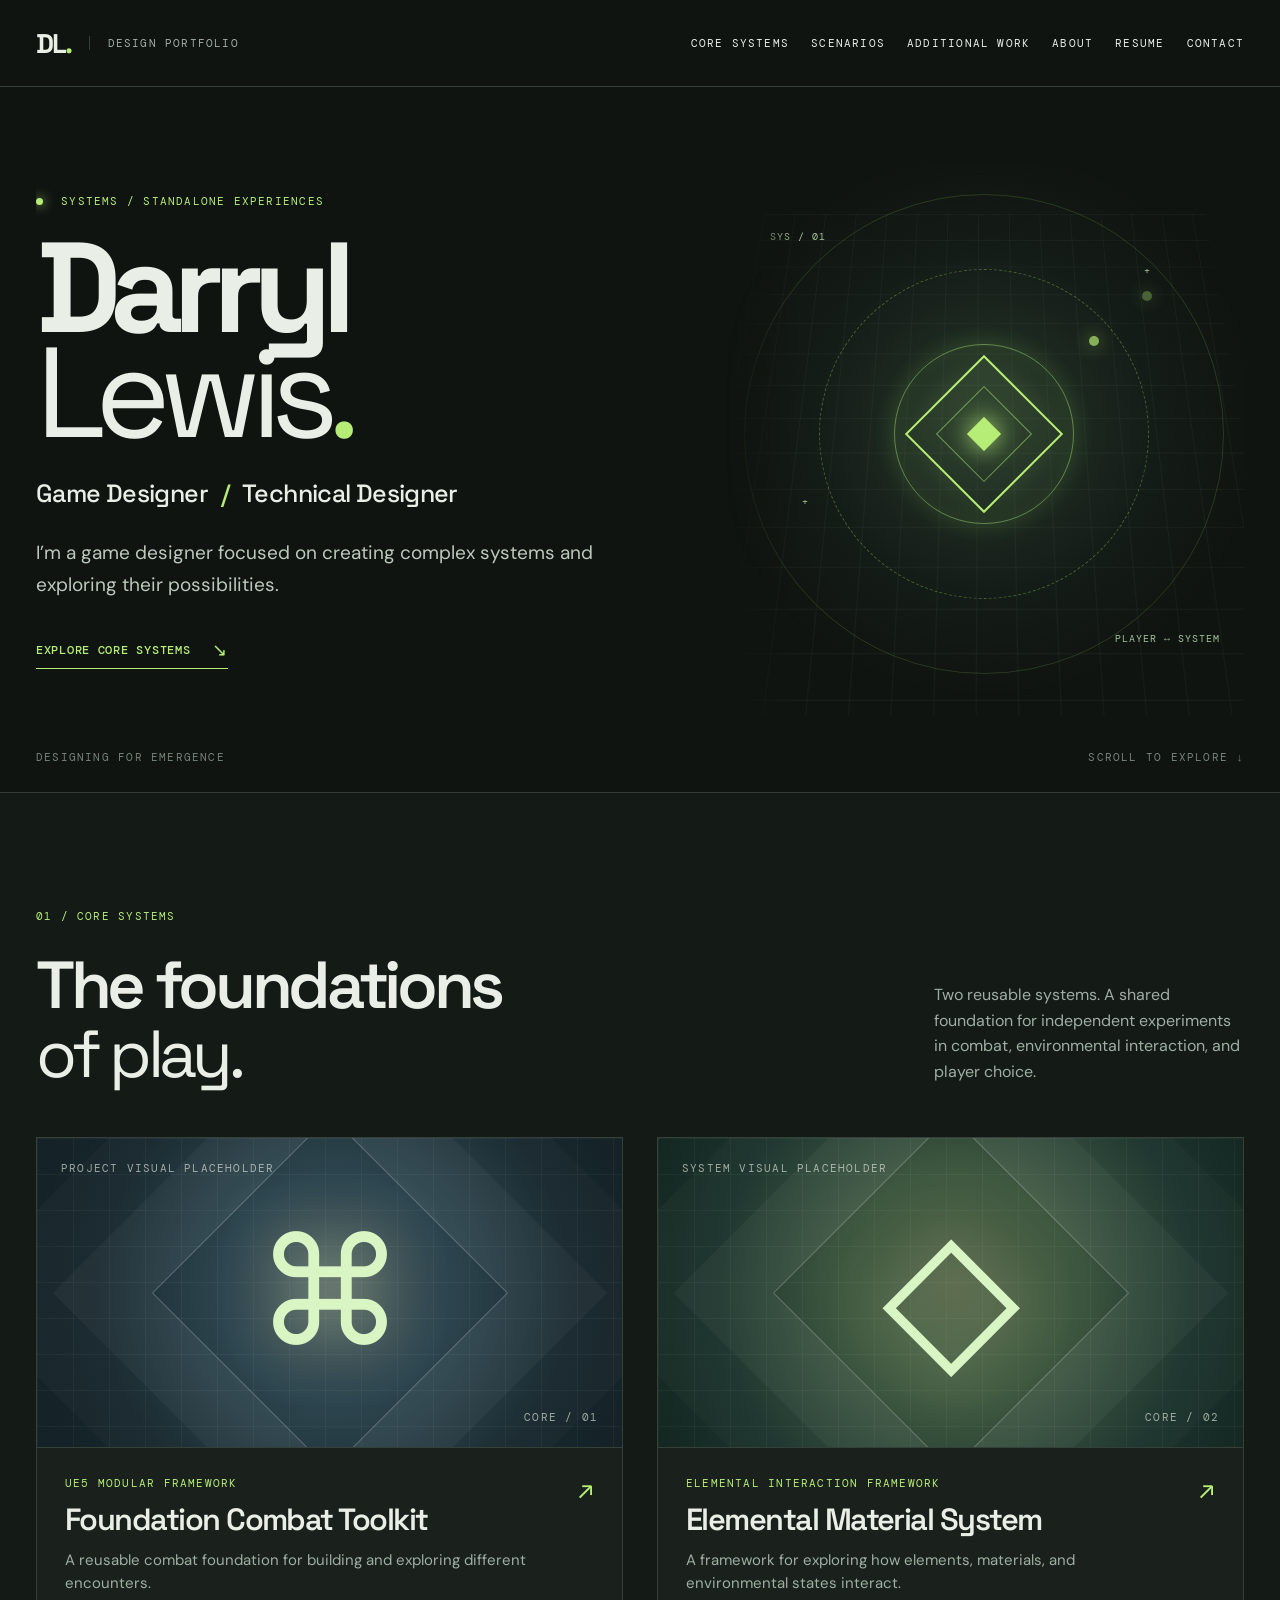
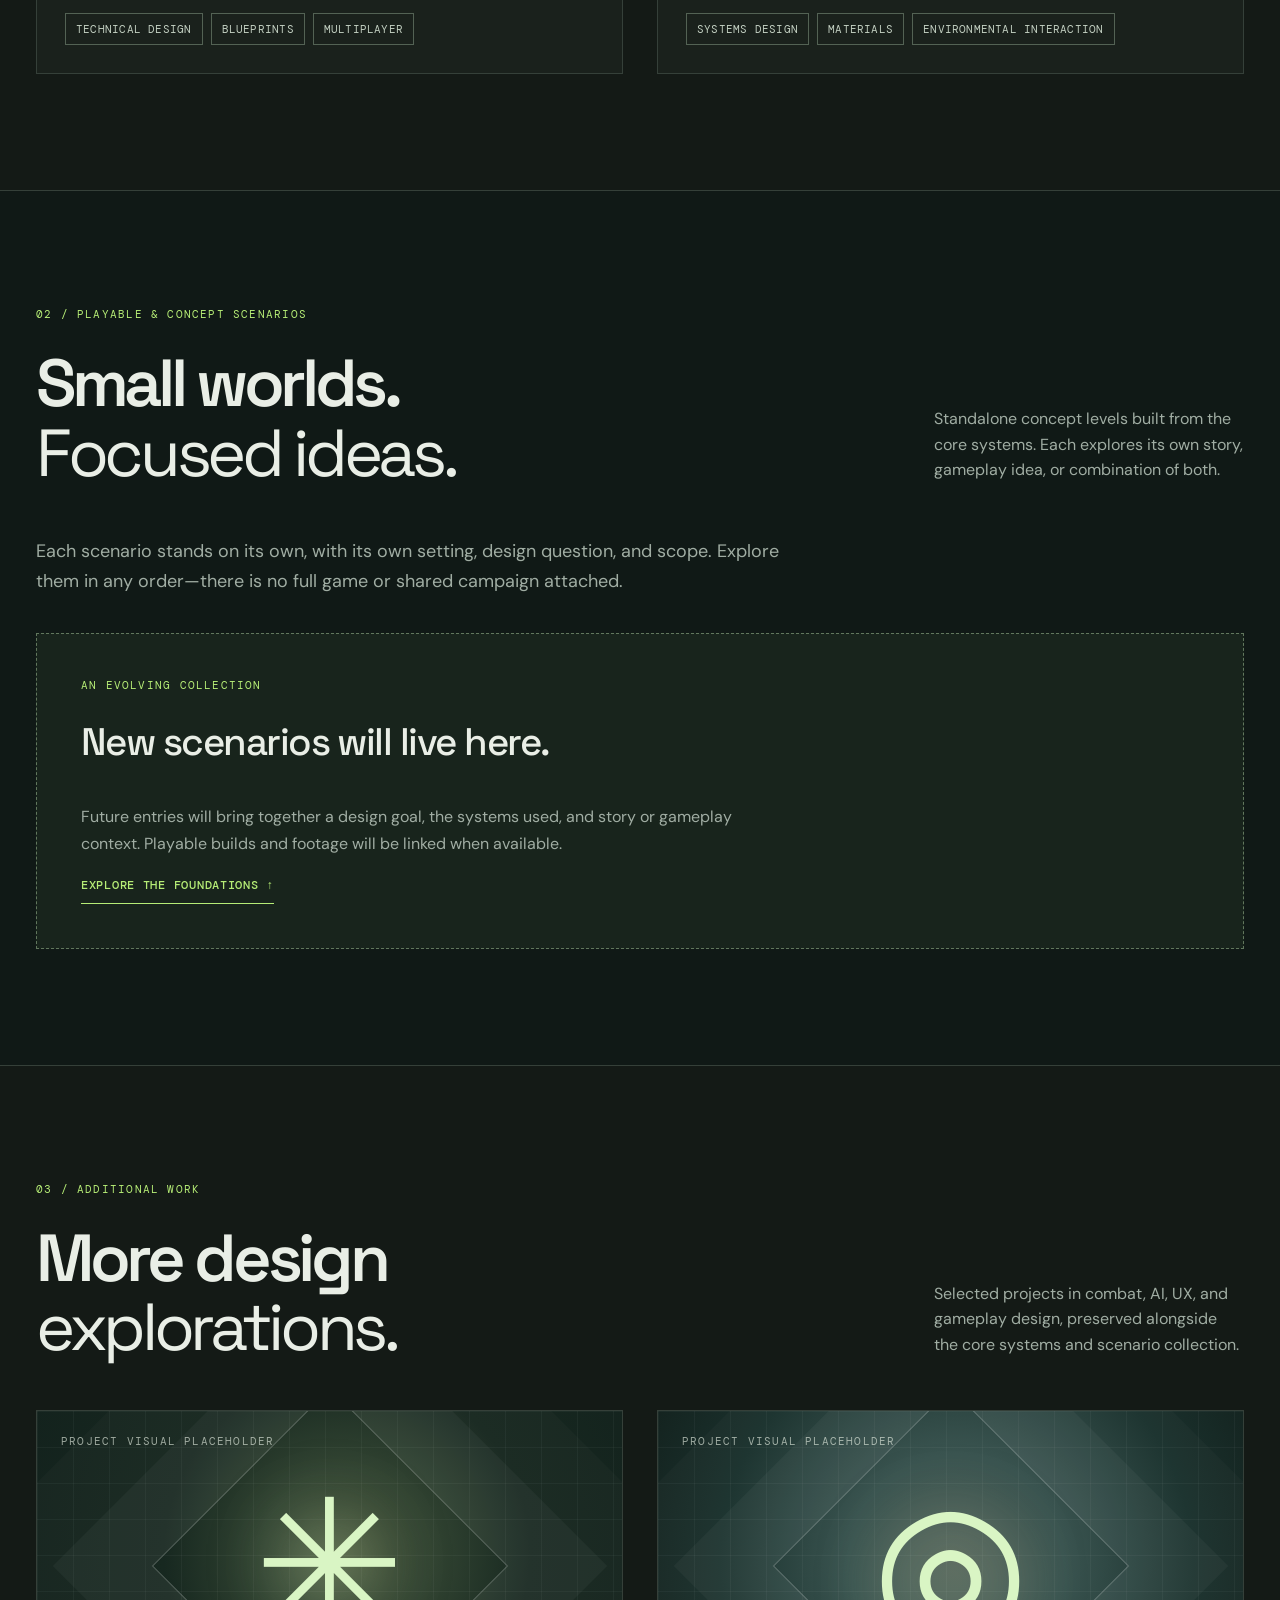
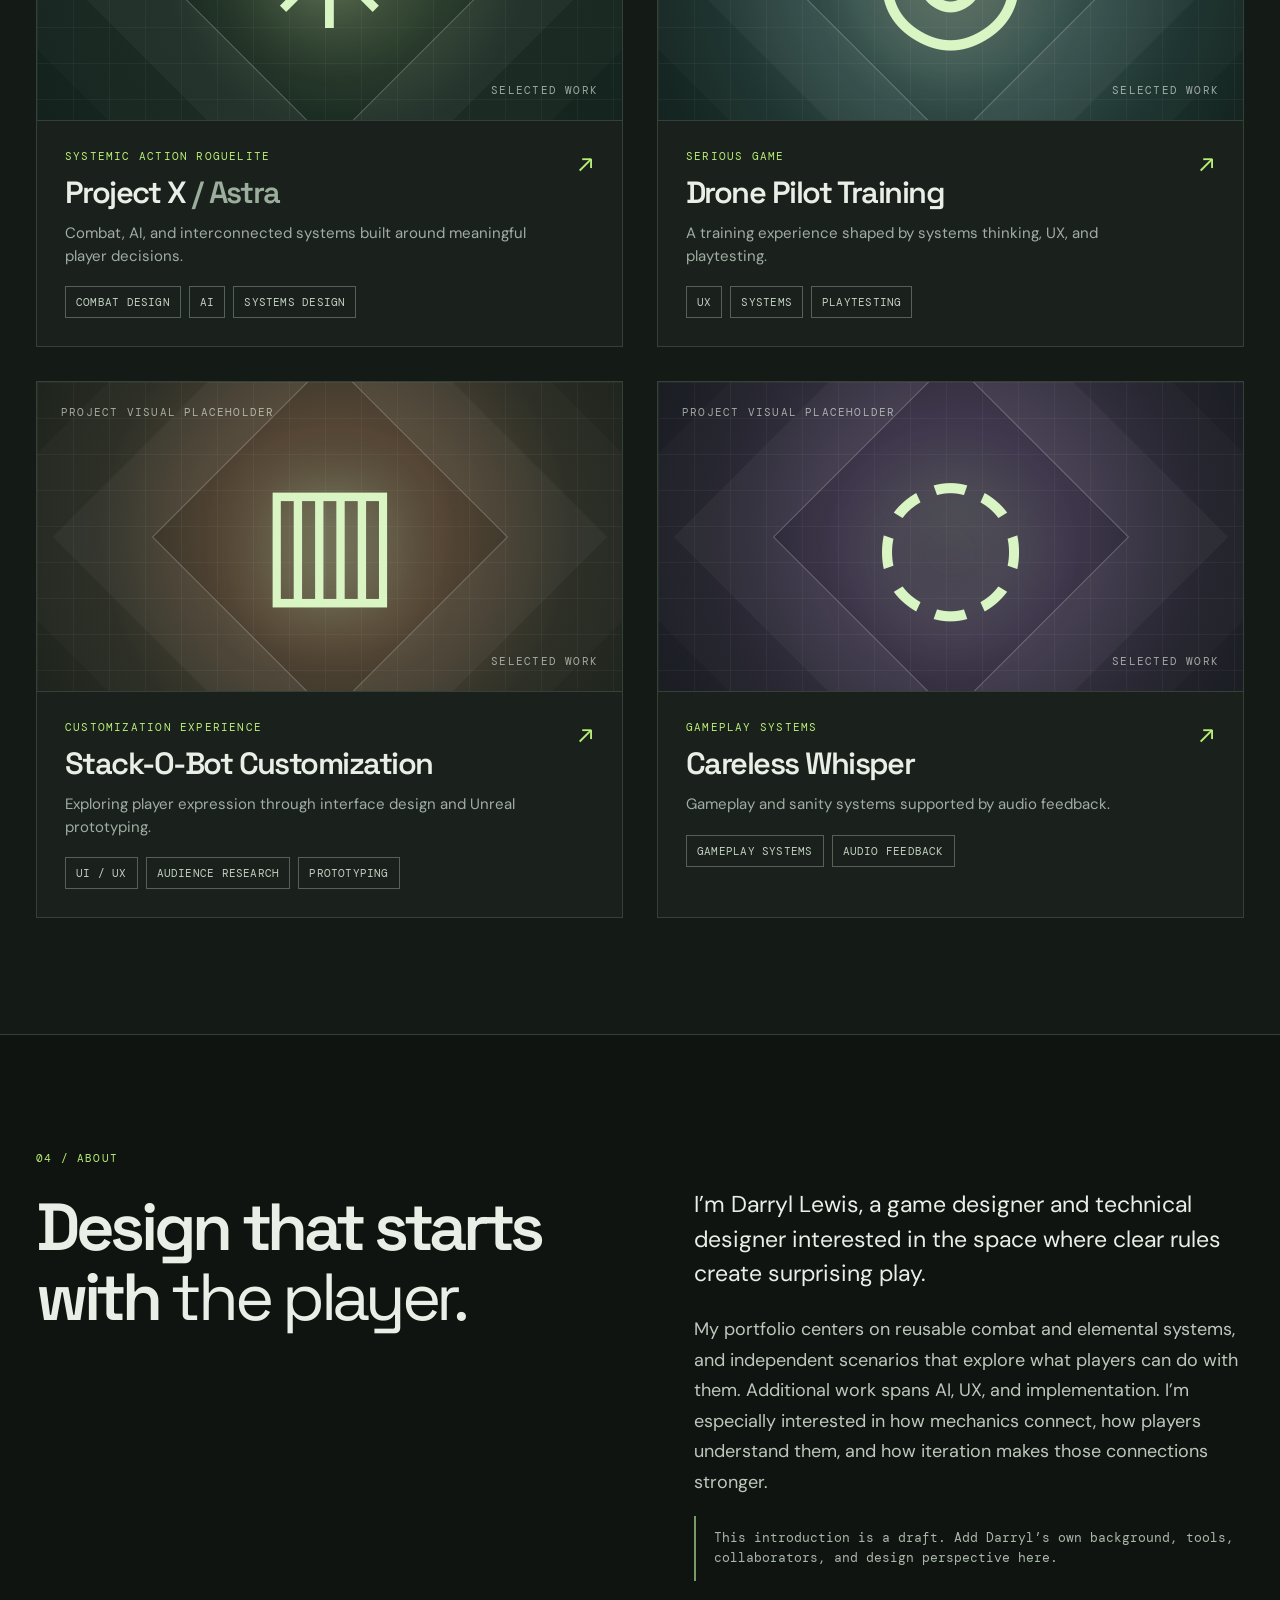
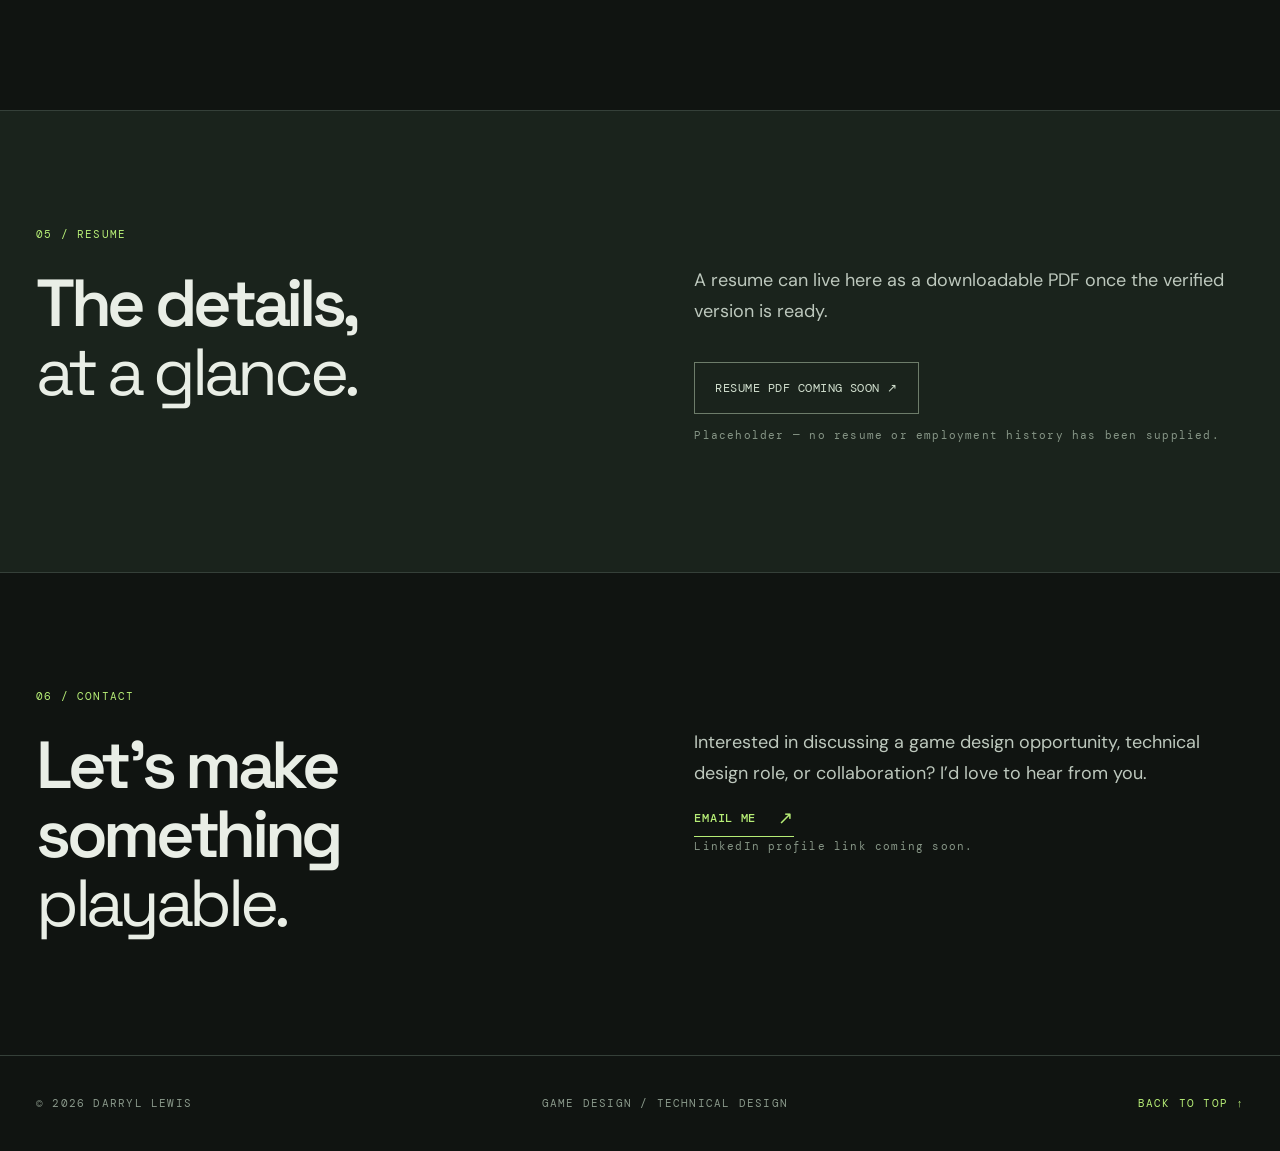
==== commit 83f56ea5: "Add professional contact email to portfolio" ====
--- a/index.html
+++ b/index.html
@@ -52,7 +52,7 @@
 
     <section class="about-section section-pad" id="about" aria-labelledby="about-heading"><div class="shell about-grid"><div><p class="eyebrow">04 / ABOUT</p><h2 id="about-heading">Design that starts with <em>the player.</em></h2></div><div class="about-copy"><p>I’m Darryl Lewis, a game designer and technical designer interested in the space where clear rules create surprising play.</p><p>My portfolio centers on reusable combat and elemental systems, and independent scenarios that explore what players can do with them. Additional work spans AI, UX, and implementation. I’m especially interested in how mechanics connect, how players understand them, and how iteration makes those connections stronger.</p><p class="placeholder-note">This introduction is a draft. Add Darryl’s own background, tools, collaborators, and design perspective here.</p></div></div></section>
     <section class="resume-section section-pad" id="resume" aria-labelledby="resume-heading"><div class="shell callout-grid"><div><p class="eyebrow">05 / RESUME</p><h2 id="resume-heading">The details,<br><em>at a glance.</em></h2></div><div><p>A resume can live here as a downloadable PDF once the verified version is ready.</p><span class="disabled-button" aria-label="Resume PDF coming soon">Resume PDF coming soon ↗</span><p class="small-note">Placeholder — no resume or employment history has been supplied.</p></div></div></section>
-    <section class="contact-section section-pad" id="contact" aria-labelledby="contact-heading"><div class="shell callout-grid"><div><p class="eyebrow">06 / CONTACT</p><h2 id="contact-heading">Let’s make something <em>playable.</em></h2></div><div><p>Have a project, role, or conversation in mind? Add a verified email address and relevant professional links here.</p><span class="disabled-button" aria-label="Contact details coming soon">Contact details coming soon ↗</span><p class="small-note">Placeholder — no contact details have been supplied.</p></div></div></section>
+    <section class="contact-section section-pad" id="contact" aria-labelledby="contact-heading"><div class="shell callout-grid"><div><p class="eyebrow">06 / CONTACT</p><h2 id="contact-heading">Let’s make something <em>playable.</em></h2></div><div><p>Interested in discussing a game design opportunity, technical design role, or collaboration? I’d love to hear from you.</p><a class="text-link" href="mailto:darryl.a.lewis.366@gmail.com">Email me <span aria-hidden="true">↗</span></a><p class="small-note">LinkedIn profile link coming soon.</p></div></div></section>
   </main>
   <footer class="site-footer"><div class="shell footer-inner"><span>© <span id="year">2026</span> DARRYL LEWIS</span><span>GAME DESIGN / TECHNICAL DESIGN</span><a href="#main">BACK TO TOP ↑</a></div></footer>
   <script src="main.js"></script><script src="scenarios.js"></script>
--- a/styles.css
+++ b/styles.css
@@ -1,13 +1,16 @@
-@import url('https://fonts.googleapis.com/css2?family=DM+Mono:wght@400;500&family=DM+Sans:wght@400;500;600;700&family=Space+Grotesk:wght@400;500;600;700&display=swap');
-:root{--bg:#101411;--panel:#171c18;--panel2:#1c241e;--line:#354039;--text:#e9eee6;--muted:#a0ada3;--accent:#b6ed76;--mono:'DM Mono',monospace;--head:'Space Grotesk',sans-serif;--body:'DM Sans',sans-serif}
-*{box-sizing:border-box}html{scroll-behavior:smooth}body{margin:0;background:var(--bg);color:var(--text);font-family:var(--body);-webkit-font-smoothing:antialiased}a{color:inherit;text-decoration:none}button{font:inherit}::selection{background:var(--accent);color:var(--bg)}.shell{width:min(100% - 72px,1320px);margin-inline:auto}.skip-link{position:absolute;z-index:30;top:-100px;left:20px;background:var(--accent);color:var(--bg);padding:12px}.skip-link:focus{top:10px}:focus-visible{outline:2px solid var(--accent);outline-offset:4px}.site-header{position:relative;z-index:10;border-bottom:1px solid var(--line);background:rgba(16,20,17,.96)}.header-inner{height:86px;display:flex;align-items:center;justify-content:space-between}.brand{display:flex;align-items:center;gap:18px}.brand-mark{font:700 27px/1 var(--head);letter-spacing:-.08em}.brand-dot,.accent{color:var(--accent)}.brand-label,.eyebrow,.site-nav,.hero-foot,.visual-label,.visual-index,.project-type,.tags,.small-note,.site-footer,.back-link,.case-type,.case-number,.case-end{font-family:var(--mono);font-size:11px;letter-spacing:.11em}.brand-label{padding-left:18px;border-left:1px solid var(--line);color:var(--muted)}.site-nav{display:flex;gap:40px;text-transform:uppercase}.site-nav a{transition:color .2s}.site-nav a:hover,.site-nav a:focus{color:var(--accent)}.menu-toggle{display:none}.hero{position:relative;min-height:705px;display:grid;grid-template-columns:1fr 43%;align-items:center;overflow:hidden}.hero-copy{position:relative;z-index:2;padding:84px 0 100px}.eyebrow{color:var(--accent);text-transform:uppercase;margin:0 0 28px}.status-light{display:inline-block;width:7px;height:7px;margin-right:10px;background:var(--accent);border-radius:50%;box-shadow:0 0 12px var(--accent)}h1,h2,h3,p{margin-top:0}.hero h1{font:700 clamp(76px,10vw,154px)/.82 var(--head);letter-spacing:-.085em;margin:0 0 31px}.hero h1 em,h2 em{font-weight:400;font-style:normal}.hero-role{font:500 clamp(18px,2vw,25px)/1.3 var(--head);letter-spacing:-.025em;margin-bottom:28px}.hero-role span{color:var(--accent);padding:0 8px}.hero-philosophy{max-width:580px;color:#bdc8bd;font-size:19px;line-height:1.65;margin-bottom:38px}.text-link{display:inline-flex;gap:22px;align-items:center;color:var(--accent);font:500 12px var(--mono);letter-spacing:.06em;text-transform:uppercase;border-bottom:1px solid var(--accent);padding-bottom:10px}.text-link span{font-size:18px;line-height:0}.hero-art{height:550px;position:relative;overflow:hidden;background:radial-gradient(circle at 50% 47%,#26382b 0,#151d18 42%,transparent 70%);mask-image:linear-gradient(90deg,transparent,#000 14%)}.art-grid{position:absolute;inset:0;background-image:linear-gradient(#77937812 1px,transparent 1px),linear-gradient(90deg,#77937812 1px,transparent 1px);background-size:36px 36px;transform:perspective(400px) rotateX(15deg)}.orbit{position:absolute;border:1px solid #afeb777a;border-radius:50%;left:50%;top:49%;transform:translate(-50%,-50%)}.orbit-one{width:180px;height:180px;box-shadow:0 0 25px #b6ed7622,inset 0 0 25px #b6ed761c}.orbit-two{width:330px;height:330px;border-style:dashed;opacity:.7}.orbit-three{width:480px;height:480px;opacity:.34}.orbit-two:after,.orbit-three:after{content:'';position:absolute;width:10px;height:10px;border-radius:50%;background:var(--accent);top:20%;right:15%;box-shadow:0 0 18px var(--accent)}.art-core{position:absolute;width:112px;height:112px;left:50%;top:49%;transform:translate(-50%,-50%) rotate(45deg);border:2px solid var(--accent);background:linear-gradient(135deg,#b6ed761c,#b6ed7605);box-shadow:0 0 50px #b6ed7633}.art-core:before,.art-core:after{content:'';position:absolute;inset:20px;border:1px solid #b6ed7688}.art-core:after{inset:42px;background:var(--accent);box-shadow:0 0 25px var(--accent)}.art-coordinate,.art-cross{position:absolute;color:#a5c69b;font:10px var(--mono);letter-spacing:.1em}.coord-one{top:65px;left:45px}.coord-two{right:24px;bottom:70px}.cross-one{left:15%;top:60%}.cross-two{right:18%;top:18%}.hero-foot{position:absolute;bottom:28px;left:0;right:0;display:flex;justify-content:space-between;color:#748378}.section-pad{padding:116px 0}.work-section{border-top:1px solid var(--line);background:#141a16}.section-heading{display:flex;align-items:end;justify-content:space-between;gap:40px;margin-bottom:48px}.section-heading h2,.about-grid h2,.callout-grid h2{font:600 clamp(44px,5.2vw,72px)/1.04 var(--head);letter-spacing:-.065em;margin:0}.section-heading>p{max-width:310px;color:var(--muted);font-size:16px;line-height:1.6;margin:0 0 5px}.project-grid{display:grid;grid-template-columns:repeat(2,minmax(0,1fr));gap:34px}.project-card{display:block;border:1px solid var(--line);background:#1a211c;transition:transform .25s,border-color .25s,background .25s}.project-card:hover{transform:translateY(-5px);border-color:#91b77b;background:#202a22}.project-card.featured{grid-column:span 2}.project-visual{height:310px;position:relative;overflow:hidden;display:flex;align-items:center;justify-content:center;border-bottom:1px solid var(--line)}.featured .project-visual{height:430px}.visual-astra{background:radial-gradient(circle at 53% 46%,#79915a66 0,#324432 24%,#172820 52%,#13221d 100%)}.visual-combat{background:radial-gradient(circle at 51% 49%,#8194a26b,#2e4650 33%,#17282e 70%,#142126)}.visual-drone{background:radial-gradient(circle at 51% 49%,#879c9670,#3a5450 32%,#1a312d 70%,#14231f)}.visual-stack{background:radial-gradient(circle at 51% 49%,#a88c6970,#554635 32%,#2a2c23 70%,#1e241d)}.visual-whisper{background:radial-gradient(circle at 51% 49%,#897c9a6c,#40384d 33%,#24232e 70%,#1a1d22)}.project-visual:before{content:'';position:absolute;inset:0;background-image:linear-gradient(#ffffff0a 1px,transparent 1px),linear-gradient(90deg,#ffffff0a 1px,transparent 1px);background-size:36px 36px}.project-visual:after{content:'';position:absolute;width:250px;height:250px;border:1px solid #ffffff42;transform:rotate(45deg);box-shadow:0 0 0 70px #ffffff09,0 0 0 140px #ffffff05}.featured .project-visual:after{width:320px;height:320px}.visual-label,.visual-index{position:absolute;z-index:1;color:#e3ece1a6}.visual-label{left:24px;top:23px}.visual-index{right:24px;bottom:23px}.visual-glyph{position:relative;z-index:1;color:#d9f5c4;font:400 180px/.8 var(--head);text-shadow:0 0 60px #d9f5c480}.featured .visual-glyph{font-size:240px}.glyph-combat,.glyph-stack{font-size:150px}.project-meta{display:flex;justify-content:space-between;gap:20px;padding:28px 28px 5px}.project-type{color:var(--accent);text-transform:uppercase;margin-bottom:12px}.project-meta h3{font:600 clamp(24px,2.4vw,34px)/1.14 var(--head);letter-spacing:-.05em;margin-bottom:12px}.project-meta h3 .muted{color:#9bae9d}.project-desc{color:var(--muted);font-size:15px;line-height:1.5;max-width:480px;margin-bottom:14px}.card-arrow{font:26px var(--head);color:var(--accent);line-height:1}.tags{display:flex;flex-wrap:wrap;gap:8px;padding:0 28px 28px;letter-spacing:.02em;text-transform:uppercase}.tags span{border:1px solid #536254;color:#c2cfc1;padding:8px 10px}.about-section{border-top:1px solid var(--line)}.about-grid,.callout-grid{display:grid;grid-template-columns:1fr 1fr;gap:9%}.about-copy{padding-top:36px}.about-copy p,.callout-grid>div:last-child>p{color:#bdc8bd;font-size:18px;line-height:1.7}.about-copy p:first-child{color:var(--text);font-size:23px;line-height:1.5}.placeholder-note{border-left:2px solid #779b65;padding:12px 0 12px 18px;color:#a9b7a9!important;font:13px/1.6 var(--mono)!important}.resume-section{background:#1a231c;border-top:1px solid var(--line)}.contact-section{border-top:1px solid var(--line)}.callout-grid>div:last-child{padding-top:38px}.disabled-button{display:inline-block;margin:18px 0 12px;border:1px solid #6d7c6a;padding:17px 20px;color:#d1dfce;font:12px var(--mono);letter-spacing:.04em;text-transform:uppercase}.small-note{color:#879687!important;font-size:11px!important}.site-footer{border-top:1px solid var(--line);color:#89988a}.footer-inner{min-height:95px;display:flex;align-items:center;justify-content:space-between;gap:20px}.site-footer a{color:var(--accent)}
-/* Case studies */
-.case-main{padding-top:48px}.back-link{color:var(--accent);text-transform:uppercase}.case-header{padding:76px 0 54px}.case-header .eyebrow{margin-bottom:32px}.case-type{color:var(--accent);text-transform:uppercase;margin-bottom:16px}.case-header h1{font:600 clamp(52px,8vw,112px)/.95 var(--head);letter-spacing:-.075em;max-width:1040px;margin-bottom:27px}.case-summary{max-width:680px;color:#b6c3b7;font-size:22px;line-height:1.5}.case-header .tags{padding:12px 0 0}.case-hero-visual{height:min(55vw,590px);min-height:350px}.case-hero-visual .visual-glyph{font-size:clamp(170px,22vw,320px)}.case-intro{display:grid;grid-template-columns:1fr 2fr;gap:5%;padding:100px 0 75px;border-bottom:1px solid var(--line)}.case-intro p:last-child{font-size:21px;line-height:1.6;color:#c2cec2;max-width:780px}.case-sections{padding-bottom:50px}.case-section{display:grid;grid-template-columns:80px minmax(200px,1fr) minmax(320px,1.5fr);gap:25px;padding:52px 0;border-bottom:1px solid var(--line);align-items:start}.case-number{color:var(--accent);padding-top:10px}.case-section h2{font:500 clamp(28px,3vw,42px)/1.1 var(--head);letter-spacing:-.05em;margin:0}.case-section .placeholder-note{margin:0}.case-end{display:flex;justify-content:space-between;align-items:center;gap:20px;color:#869886;padding:45px 0 120px}.not-found{min-height:60vh;padding:100px 0}.not-found h1{font:600 clamp(40px,6vw,70px) var(--head);letter-spacing:-.05em}
-@media(max-width:900px){.shell{width:min(100% - 44px,1320px)}.hero{min-height:650px;grid-template-columns:1fr 36%}.hero-art{opacity:.6}.hero h1{font-size:clamp(70px,11vw,110px)}.section-pad{padding:86px 0}.case-section{grid-template-columns:45px 1fr}.case-section .placeholder-note{grid-column:2}}
-@media(max-width:650px){.shell{width:min(100% - 36px,1320px)}.header-inner{height:70px}.brand-label{font-size:9px}.menu-toggle{display:flex;width:42px;height:42px;flex-direction:column;justify-content:center;gap:6px;align-items:center;border:1px solid var(--line);background:transparent;color:var(--text);cursor:pointer}.menu-toggle span{width:18px;height:1px;background:currentColor}.site-nav{display:none;position:absolute;top:70px;left:0;right:0;padding:20px 18px 28px;background:#1b231d;border-bottom:1px solid var(--line);flex-direction:column;gap:0}.site-nav.open{display:flex}.site-nav a{padding:14px;border-bottom:1px solid var(--line)}.hero{min-height:680px;display:block}.hero-copy{padding:94px 0 120px}.hero h1{font-size:clamp(68px,16vw,105px)}.hero-role{font-size:18px}.hero-philosophy{font-size:17px}.hero-art{position:absolute;right:-130px;top:120px;width:420px;height:420px;opacity:.28}.hero-foot{font-size:9px}.section-heading,.about-grid,.callout-grid{display:block}.section-heading>p{margin-top:25px}.project-grid{grid-template-columns:1fr;gap:22px}.project-card.featured{grid-column:auto}.project-visual,.featured .project-visual{height:270px}.visual-glyph,.featured .visual-glyph{font-size:140px}.project-visual:after,.featured .project-visual:after{width:200px;height:200px}.project-meta{padding:22px 20px 5px}.tags{padding:0 20px 22px}.about-copy,.callout-grid>div:last-child{padding-top:35px}.footer-inner{min-height:115px;flex-wrap:wrap;justify-content:space-between;align-content:center;font-size:9px}.footer-inner span:nth-child(2){display:none}.case-header{padding:65px 0 45px}.case-header h1{font-size:clamp(50px,12vw,76px)}.case-summary{font-size:18px}.case-hero-visual{height:340px;min-height:0}.case-intro{display:block;padding:70px 0 50px}.case-intro p:last-child{font-size:18px}.case-section{grid-template-columns:35px 1fr;gap:10px;padding:38px 0}.case-section h2{font-size:28px}.case-end{padding-bottom:80px}.visual-label,.visual-index{font-size:9px}}
-@media(prefers-reduced-motion:reduce){html{scroll-behavior:auto}*,*:before,*:after{transition:none!important;animation:none!important}}
-
-/* Systems and independent scenario collection */
-.site-nav{gap:22px}.scenario-section{border-top:1px solid var(--line);background:#101916}.visual-elemental{background:radial-gradient(circle at 51% 49%,#a5bc806b,#405a41 33%,#1c342d 70%,#142621)}.collection-intro{max-width:760px;color:var(--muted);font-size:18px;line-height:1.7;margin-bottom:36px}.scenario-empty{border:1px dashed #61775d;padding:44px;background:#18241c}.scenario-empty h3{font:500 clamp(26px,3vw,40px)/1.15 var(--head);letter-spacing:-.04em}.scenario-empty>p:not(.eyebrow){max-width:690px;line-height:1.7;color:var(--muted)}[hidden]{display:none!important}#scenario-grid:empty{display:none}.scenario-section .project-grid{margin-bottom:30px}.scenario-status{color:var(--accent)}
-@media(min-width:651px) and (max-width:1000px){.brand-label{display:none}.site-nav{gap:16px;font-size:10px}}
-@media(max-width:650px){.scenario-empty{padding:28px 22px}}
+@import url('https://fonts.googleapis.com/css2?family=DM+Mono:wght@400;500&family=DM+Sans:wght@400;500;600;700&family=Space+Grotesk:wght@400;500;600;700&display=swap');
+:root{--bg:#101411;--panel:#171c18;--panel2:#1c241e;--line:#354039;--text:#e9eee6;--muted:#a0ada3;--accent:#b6ed76;--mono:'DM Mono',monospace;--head:'Space Grotesk',sans-serif;--body:'DM Sans',sans-serif}
+*{box-sizing:border-box}html{scroll-behavior:smooth}body{margin:0;background:var(--bg);color:var(--text);font-family:var(--body);-webkit-font-smoothing:antialiased}a{color:inherit;text-decoration:none}button{font:inherit}::selection{background:var(--accent);color:var(--bg)}.shell{width:min(100% - 72px,1320px);margin-inline:auto}.skip-link{position:absolute;z-index:30;top:-100px;left:20px;background:var(--accent);color:var(--bg);padding:12px}.skip-link:focus{top:10px}:focus-visible{outline:2px solid var(--accent);outline-offset:4px}.site-header{position:relative;z-index:10;border-bottom:1px solid var(--line);background:rgba(16,20,17,.96)}.header-inner{height:86px;display:flex;align-items:center;justify-content:space-between}.brand{display:flex;align-items:center;gap:18px}.brand-mark{font:700 27px/1 var(--head);letter-spacing:-.08em}.brand-dot,.accent{color:var(--accent)}.brand-label,.eyebrow,.site-nav,.hero-foot,.visual-label,.visual-index,.project-type,.tags,.small-note,.site-footer,.back-link,.case-type,.case-number,.case-end{font-family:var(--mono);font-size:11px;letter-spacing:.11em}.brand-label{padding-left:18px;border-left:1px solid var(--line);color:var(--muted)}.site-nav{display:flex;gap:40px;text-transform:uppercase}.site-nav a{transition:color .2s}.site-nav a:hover,.site-nav a:focus{color:var(--accent)}.menu-toggle{display:none}.hero{position:relative;min-height:705px;display:grid;grid-template-columns:1fr 43%;align-items:center;overflow:hidden}.hero-copy{position:relative;z-index:2;padding:84px 0 100px}.eyebrow{color:var(--accent);text-transform:uppercase;margin:0 0 28px}.status-light{display:inline-block;width:7px;height:7px;margin-right:10px;background:var(--accent);border-radius:50%;box-shadow:0 0 12px var(--accent)}h1,h2,h3,p{margin-top:0}.hero h1{font:700 clamp(76px,10vw,154px)/.82 var(--head);letter-spacing:-.085em;margin:0 0 31px}.hero h1 em,h2 em{font-weight:400;font-style:normal}.hero-role{font:500 clamp(18px,2vw,25px)/1.3 var(--head);letter-spacing:-.025em;margin-bottom:28px}.hero-role span{color:var(--accent);padding:0 8px}.hero-philosophy{max-width:580px;color:#bdc8bd;font-size:19px;line-height:1.65;margin-bottom:38px}.text-link{display:inline-flex;gap:22px;align-items:center;color:var(--accent);font:500 12px var(--mono);letter-spacing:.06em;text-transform:uppercase;border-bottom:1px solid var(--accent);padding-bottom:10px}.text-link span{font-size:18px;line-height:0}.hero-art{height:550px;position:relative;overflow:hidden;background:radial-gradient(circle at 50% 47%,#26382b 0,#151d18 42%,transparent 70%);mask-image:linear-gradient(90deg,transparent,#000 14%)}.art-grid{position:absolute;inset:0;background-image:linear-gradient(#77937812 1px,transparent 1px),linear-gradient(90deg,#77937812 1px,transparent 1px);background-size:36px 36px;transform:perspective(400px) rotateX(15deg)}.orbit{position:absolute;border:1px solid #afeb777a;border-radius:50%;left:50%;top:49%;transform:translate(-50%,-50%)}.orbit-one{width:180px;height:180px;box-shadow:0 0 25px #b6ed7622,inset 0 0 25px #b6ed761c}.orbit-two{width:330px;height:330px;border-style:dashed;opacity:.7}.orbit-three{width:480px;height:480px;opacity:.34}.orbit-two:after,.orbit-three:after{content:'';position:absolute;width:10px;height:10px;border-radius:50%;background:var(--accent);top:20%;right:15%;box-shadow:0 0 18px var(--accent)}.art-core{position:absolute;width:112px;height:112px;left:50%;top:49%;transform:translate(-50%,-50%) rotate(45deg);border:2px solid var(--accent);background:linear-gradient(135deg,#b6ed761c,#b6ed7605);box-shadow:0 0 50px #b6ed7633}.art-core:before,.art-core:after{content:'';position:absolute;inset:20px;border:1px solid #b6ed7688}.art-core:after{inset:42px;background:var(--accent);box-shadow:0 0 25px var(--accent)}.art-coordinate,.art-cross{position:absolute;color:#a5c69b;font:10px var(--mono);letter-spacing:.1em}.coord-one{top:65px;left:45px}.coord-two{right:24px;bottom:70px}.cross-one{left:15%;top:60%}.cross-two{right:18%;top:18%}.hero-foot{position:absolute;bottom:28px;left:0;right:0;display:flex;justify-content:space-between;color:#748378}.section-pad{padding:116px 0}.work-section{border-top:1px solid var(--line);background:#141a16}.section-heading{display:flex;align-items:end;justify-content:space-between;gap:40px;margin-bottom:48px}.section-heading h2,.about-grid h2,.callout-grid h2{font:600 clamp(44px,5.2vw,72px)/1.04 var(--head);letter-spacing:-.065em;margin:0}.section-heading>p{max-width:310px;color:var(--muted);font-size:16px;line-height:1.6;margin:0 0 5px}.project-grid{display:grid;grid-template-columns:repeat(2,minmax(0,1fr));gap:34px}.project-card{display:block;border:1px solid var(--line);background:#1a211c;transition:transform .25s,border-color .25s,background .25s}.project-card:hover{transform:translateY(-5px);border-color:#91b77b;background:#202a22}.project-card.featured{grid-column:span 2}.project-visual{height:310px;position:relative;overflow:hidden;display:flex;align-items:center;justify-content:center;border-bottom:1px solid var(--line)}.featured .project-visual{height:430px}.visual-astra{background:radial-gradient(circle at 53% 46%,#79915a66 0,#324432 24%,#172820 52%,#13221d 100%)}.visual-combat{background:radial-gradient(circle at 51% 49%,#8194a26b,#2e4650 33%,#17282e 70%,#142126)}.visual-drone{background:radial-gradient(circle at 51% 49%,#879c9670,#3a5450 32%,#1a312d 70%,#14231f)}.visual-stack{background:radial-gradient(circle at 51% 49%,#a88c6970,#554635 32%,#2a2c23 70%,#1e241d)}.visual-whisper{background:radial-gradient(circle at 51% 49%,#897c9a6c,#40384d 33%,#24232e 70%,#1a1d22)}.project-visual:before{content:'';position:absolute;inset:0;background-image:linear-gradient(#ffffff0a 1px,transparent 1px),linear-gradient(90deg,#ffffff0a 1px,transparent 1px);background-size:36px 36px}.project-visual:after{content:'';position:absolute;width:250px;height:250px;border:1px solid #ffffff42;transform:rotate(45deg);box-shadow:0 0 0 70px #ffffff09,0 0 0 140px #ffffff05}.featured .project-visual:after{width:320px;height:320px}.visual-label,.visual-index{position:absolute;z-index:1;color:#e3ece1a6}.visual-label{left:24px;top:23px}.visual-index{right:24px;bottom:23px}.visual-glyph{position:relative;z-index:1;color:#d9f5c4;font:400 180px/.8 var(--head);text-shadow:0 0 60px #d9f5c480}.featured .visual-glyph{font-size:240px}.glyph-combat,.glyph-stack{font-size:150px}.project-meta{display:flex;justify-content:space-between;gap:20px;padding:28px 28px 5px}.project-type{color:var(--accent);text-transform:uppercase;margin-bottom:12px}.project-meta h3{font:600 clamp(24px,2.4vw,34px)/1.14 var(--head);letter-spacing:-.05em;margin-bottom:12px}.project-meta h3 .muted{color:#9bae9d}.project-desc{color:var(--muted);font-size:15px;line-height:1.5;max-width:480px;margin-bottom:14px}.card-arrow{font:26px var(--head);color:var(--accent);line-height:1}.tags{display:flex;flex-wrap:wrap;gap:8px;padding:0 28px 28px;letter-spacing:.02em;text-transform:uppercase}.tags span{border:1px solid #536254;color:#c2cfc1;padding:8px 10px}.about-section{border-top:1px solid var(--line)}.about-grid,.callout-grid{display:grid;grid-template-columns:1fr 1fr;gap:9%}.about-copy{padding-top:36px}.about-copy p,.callout-grid>div:last-child>p{color:#bdc8bd;font-size:18px;line-height:1.7}.about-copy p:first-child{color:var(--text);font-size:23px;line-height:1.5}.placeholder-note{border-left:2px solid #779b65;padding:12px 0 12px 18px;color:#a9b7a9!important;font:13px/1.6 var(--mono)!important}.resume-section{background:#1a231c;border-top:1px solid var(--line)}.contact-section{border-top:1px solid var(--line)}.callout-grid>div:last-child{padding-top:38px}.disabled-button{display:inline-block;margin:18px 0 12px;border:1px solid #6d7c6a;padding:17px 20px;color:#d1dfce;font:12px var(--mono);letter-spacing:.04em;text-transform:uppercase}.small-note{color:#879687!important;font-size:11px!important}.site-footer{border-top:1px solid var(--line);color:#89988a}.footer-inner{min-height:95px;display:flex;align-items:center;justify-content:space-between;gap:20px}.site-footer a{color:var(--accent)}
+/* Case studies */
+.case-main{padding-top:48px}.back-link{color:var(--accent);text-transform:uppercase}.case-header{padding:76px 0 54px}.case-header .eyebrow{margin-bottom:32px}.case-type{color:var(--accent);text-transform:uppercase;margin-bottom:16px}.case-header h1{font:600 clamp(52px,8vw,112px)/.95 var(--head);letter-spacing:-.075em;max-width:1040px;margin-bottom:27px}.case-summary{max-width:680px;color:#b6c3b7;font-size:22px;line-height:1.5}.case-header .tags{padding:12px 0 0}.case-hero-visual{height:min(55vw,590px);min-height:350px}.case-hero-visual .visual-glyph{font-size:clamp(170px,22vw,320px)}.case-intro{display:grid;grid-template-columns:1fr 2fr;gap:5%;padding:100px 0 75px;border-bottom:1px solid var(--line)}.case-intro p:last-child{font-size:21px;line-height:1.6;color:#c2cec2;max-width:780px}.case-sections{padding-bottom:50px}.case-section{display:grid;grid-template-columns:80px minmax(200px,1fr) minmax(320px,1.5fr);gap:25px;padding:52px 0;border-bottom:1px solid var(--line);align-items:start}.case-number{color:var(--accent);padding-top:10px}.case-section h2{font:500 clamp(28px,3vw,42px)/1.1 var(--head);letter-spacing:-.05em;margin:0}.case-section .placeholder-note{margin:0}.case-end{display:flex;justify-content:space-between;align-items:center;gap:20px;color:#869886;padding:45px 0 120px}.not-found{min-height:60vh;padding:100px 0}.not-found h1{font:600 clamp(40px,6vw,70px) var(--head);letter-spacing:-.05em}
+@media(max-width:900px){.shell{width:min(100% - 44px,1320px)}.hero{min-height:650px;grid-template-columns:1fr 36%}.hero-art{opacity:.6}.hero h1{font-size:clamp(70px,11vw,110px)}.section-pad{padding:86px 0}.case-section{grid-template-columns:45px 1fr}.case-section .placeholder-note{grid-column:2}}
+@media(max-width:650px){.shell{width:min(100% - 36px,1320px)}.header-inner{height:70px}.brand-label{font-size:9px}.menu-toggle{display:flex;width:42px;height:42px;flex-direction:column;justify-content:center;gap:6px;align-items:center;border:1px solid var(--line);background:transparent;color:var(--text);cursor:pointer}.menu-toggle span{width:18px;height:1px;background:currentColor}.site-nav{display:none;position:absolute;top:70px;left:0;right:0;padding:20px 18px 28px;background:#1b231d;border-bottom:1px solid var(--line);flex-direction:column;gap:0}.site-nav.open{display:flex}.site-nav a{padding:14px;border-bottom:1px solid var(--line)}.hero{min-height:680px;display:block}.hero-copy{padding:94px 0 120px}.hero h1{font-size:clamp(68px,16vw,105px)}.hero-role{font-size:18px}.hero-philosophy{font-size:17px}.hero-art{position:absolute;right:-130px;top:120px;width:420px;height:420px;opacity:.28}.hero-foot{font-size:9px}.section-heading,.about-grid,.callout-grid{display:block}.section-heading>p{margin-top:25px}.project-grid{grid-template-columns:1fr;gap:22px}.project-card.featured{grid-column:auto}.project-visual,.featured .project-visual{height:270px}.visual-glyph,.featured .visual-glyph{font-size:140px}.project-visual:after,.featured .project-visual:after{width:200px;height:200px}.project-meta{padding:22px 20px 5px}.tags{padding:0 20px 22px}.about-copy,.callout-grid>div:last-child{padding-top:35px}.footer-inner{min-height:115px;flex-wrap:wrap;justify-content:space-between;align-content:center;font-size:9px}.footer-inner span:nth-child(2){display:none}.case-header{padding:65px 0 45px}.case-header h1{font-size:clamp(50px,12vw,76px)}.case-summary{font-size:18px}.case-hero-visual{height:340px;min-height:0}.case-intro{display:block;padding:70px 0 50px}.case-intro p:last-child{font-size:18px}.case-section{grid-template-columns:35px 1fr;gap:10px;padding:38px 0}.case-section h2{font-size:28px}.case-end{padding-bottom:80px}.visual-label,.visual-index{font-size:9px}}
+@media(prefers-reduced-motion:reduce){html{scroll-behavior:auto}*,*:before,*:after{transition:none!important;animation:none!important}}
+
+/* Systems and independent scenario collection */
+.site-nav{gap:22px}.scenario-section{border-top:1px solid var(--line);background:#101916}.visual-elemental{background:radial-gradient(circle at 51% 49%,#a5bc806b,#405a41 33%,#1c342d 70%,#142621)}.collection-intro{max-width:760px;color:var(--muted);font-size:18px;line-height:1.7;margin-bottom:36px}.scenario-empty{border:1px dashed #61775d;padding:44px;background:#18241c}.scenario-empty h3{font:500 clamp(26px,3vw,40px)/1.15 var(--head);letter-spacing:-.04em}.scenario-empty>p:not(.eyebrow){max-width:690px;line-height:1.7;color:var(--muted)}[hidden]{display:none!important}#scenario-grid:empty{display:none}.scenario-section .project-grid{margin-bottom:30px}.scenario-status{color:var(--accent)}
+@media(min-width:651px) and (max-width:1000px){.brand-label{display:none}.site-nav{gap:16px;font-size:10px}}
+@media(max-width:650px){.scenario-empty{padding:28px 22px}}
+
+/* Museum download */
+.case-download{margin-top:32px}.download-button{display:inline-flex;align-items:center;justify-content:center;gap:20px;max-width:100%;padding:18px 24px;border:1px solid var(--accent);background:var(--accent);color:var(--bg);font:500 13px/1.5 var(--mono);letter-spacing:.02em;text-align:center;transition:background .2s,color .2s}.download-button:hover{background:var(--bg);color:var(--accent)}.download-button span{font-size:20px}.case-download .small-note{margin:12px 0 0}
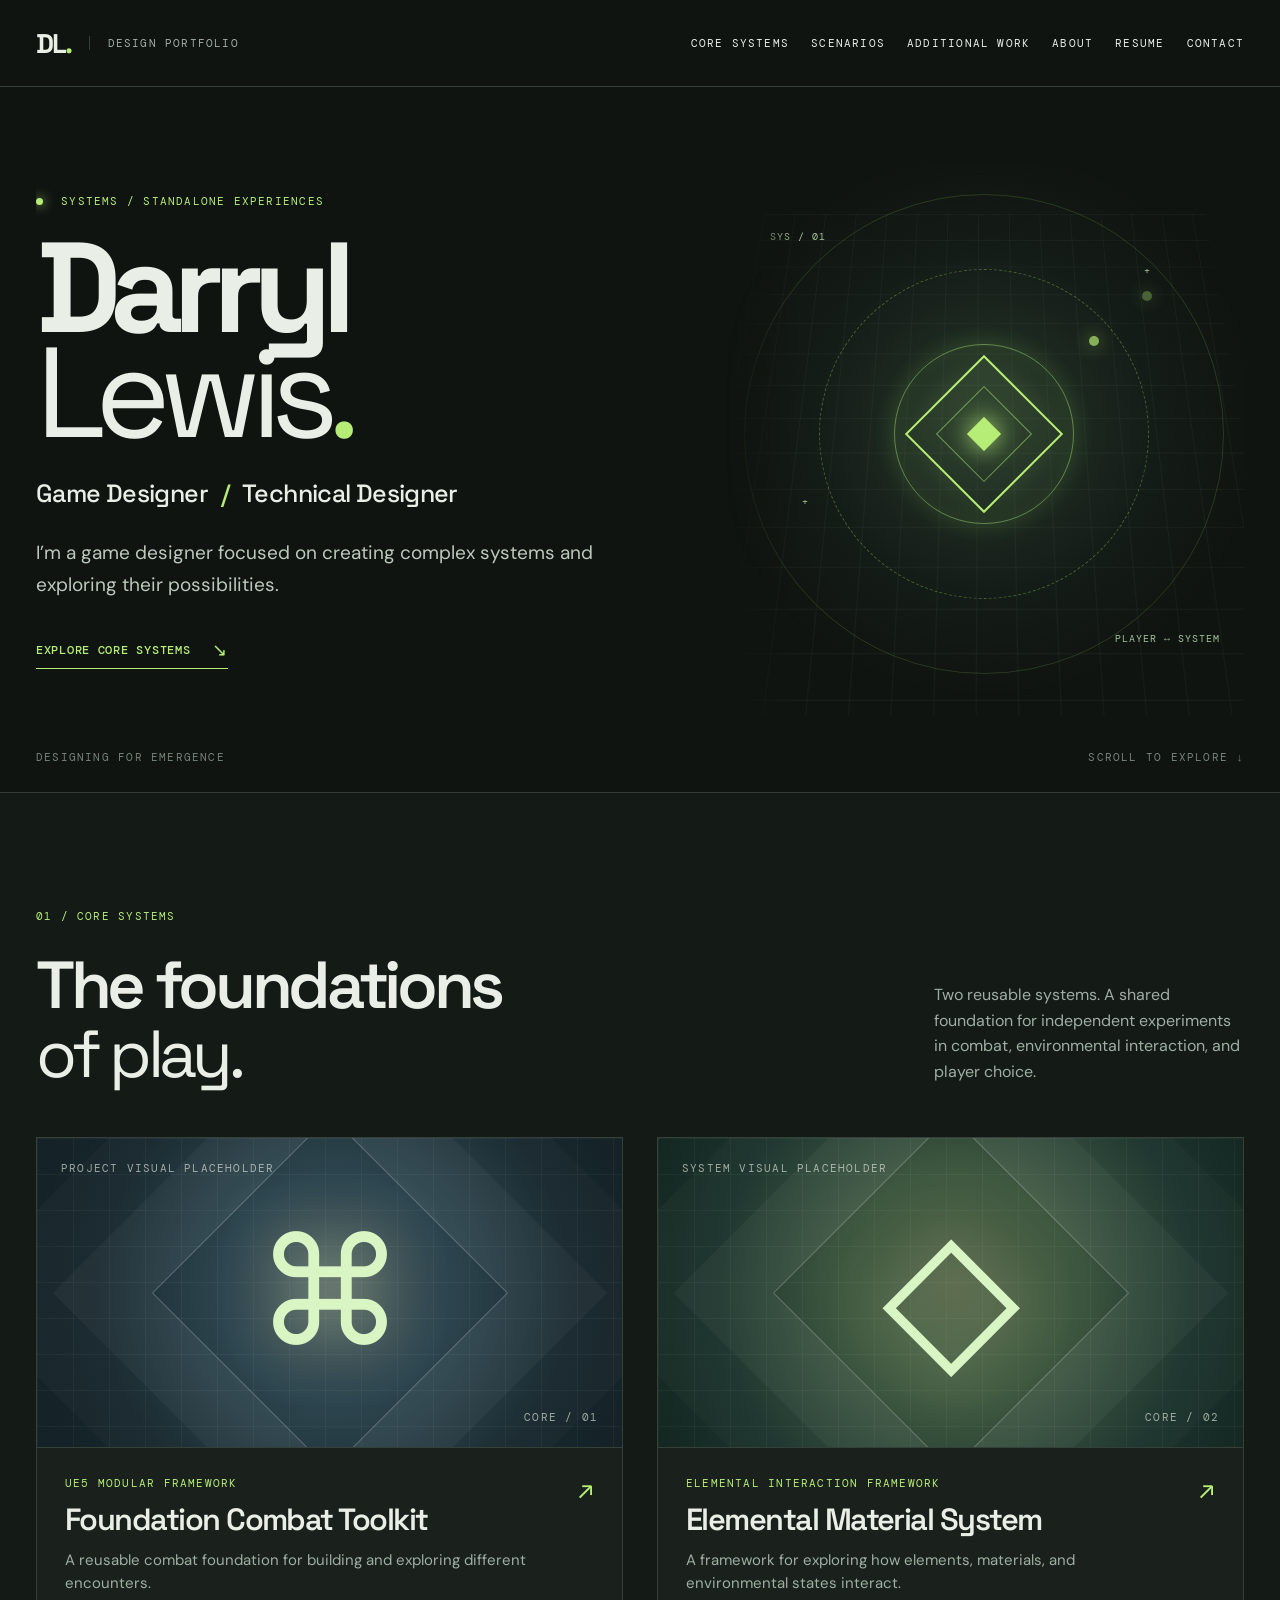
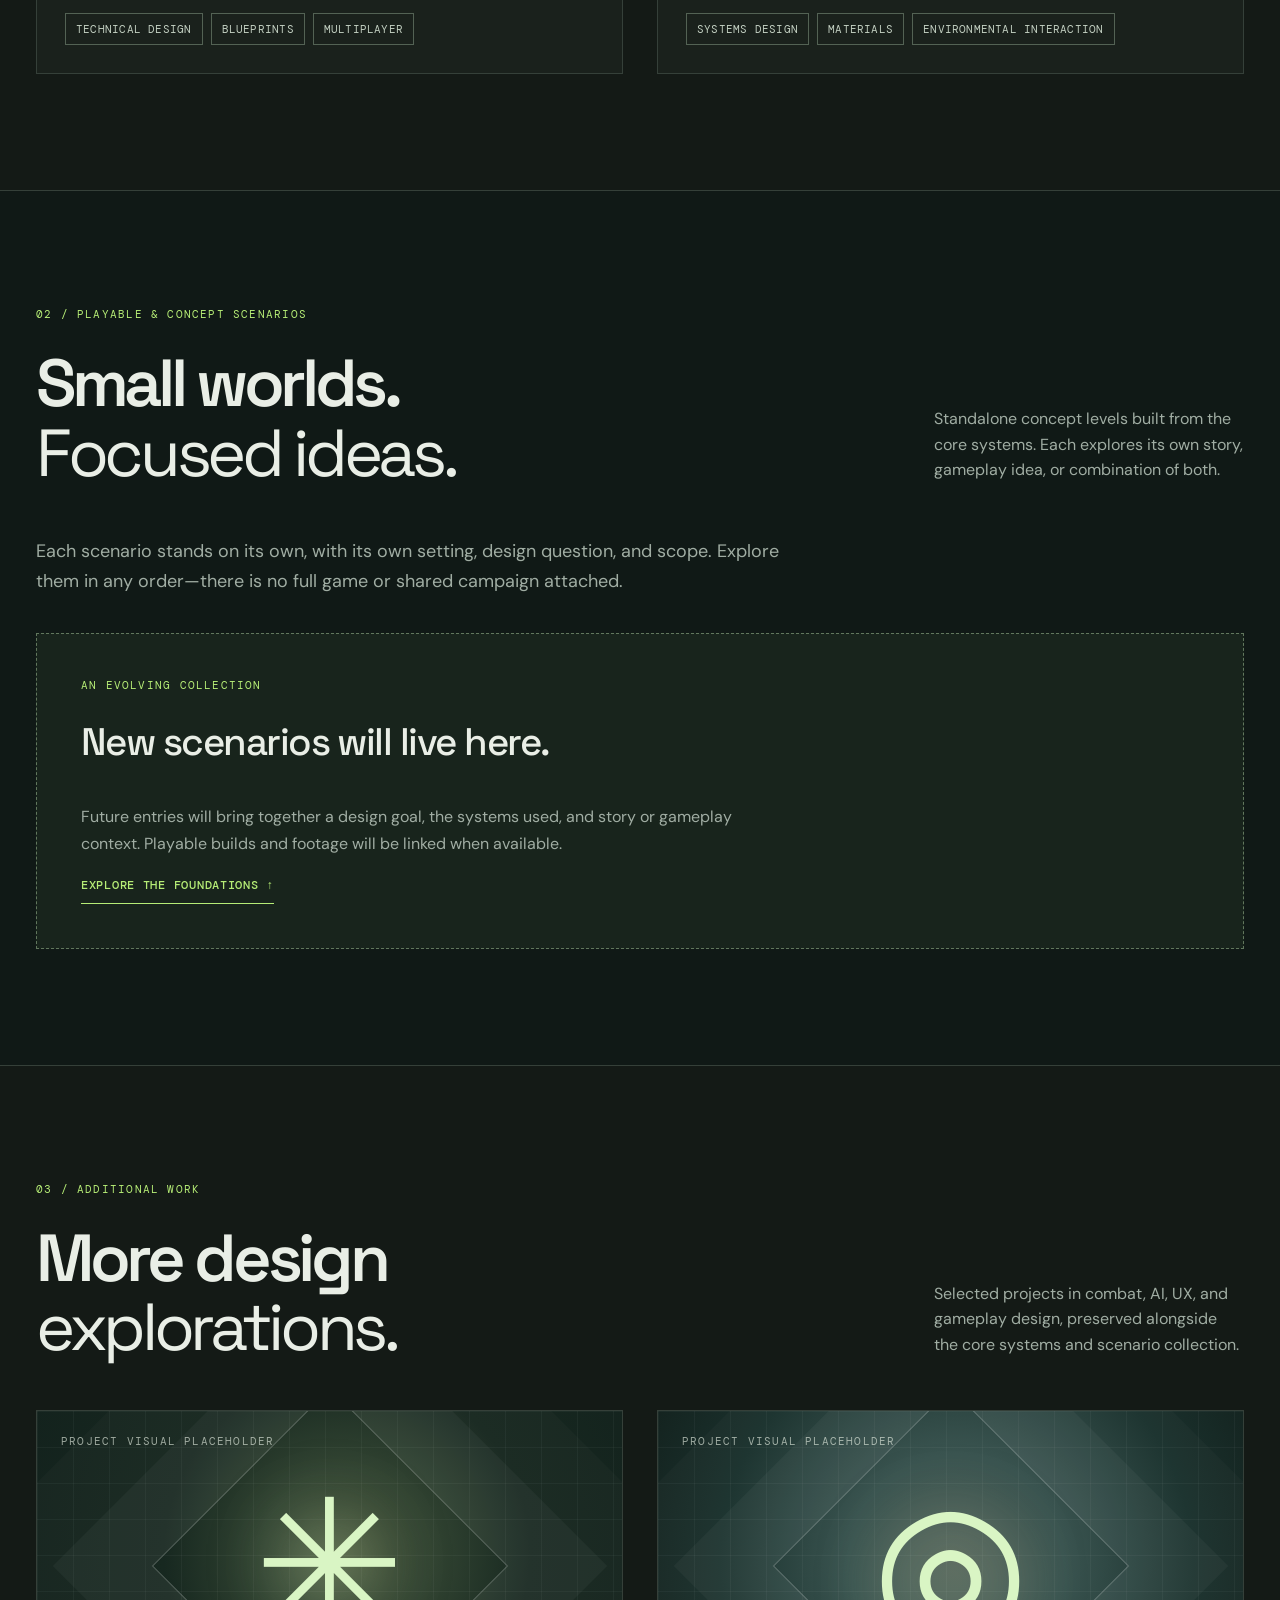
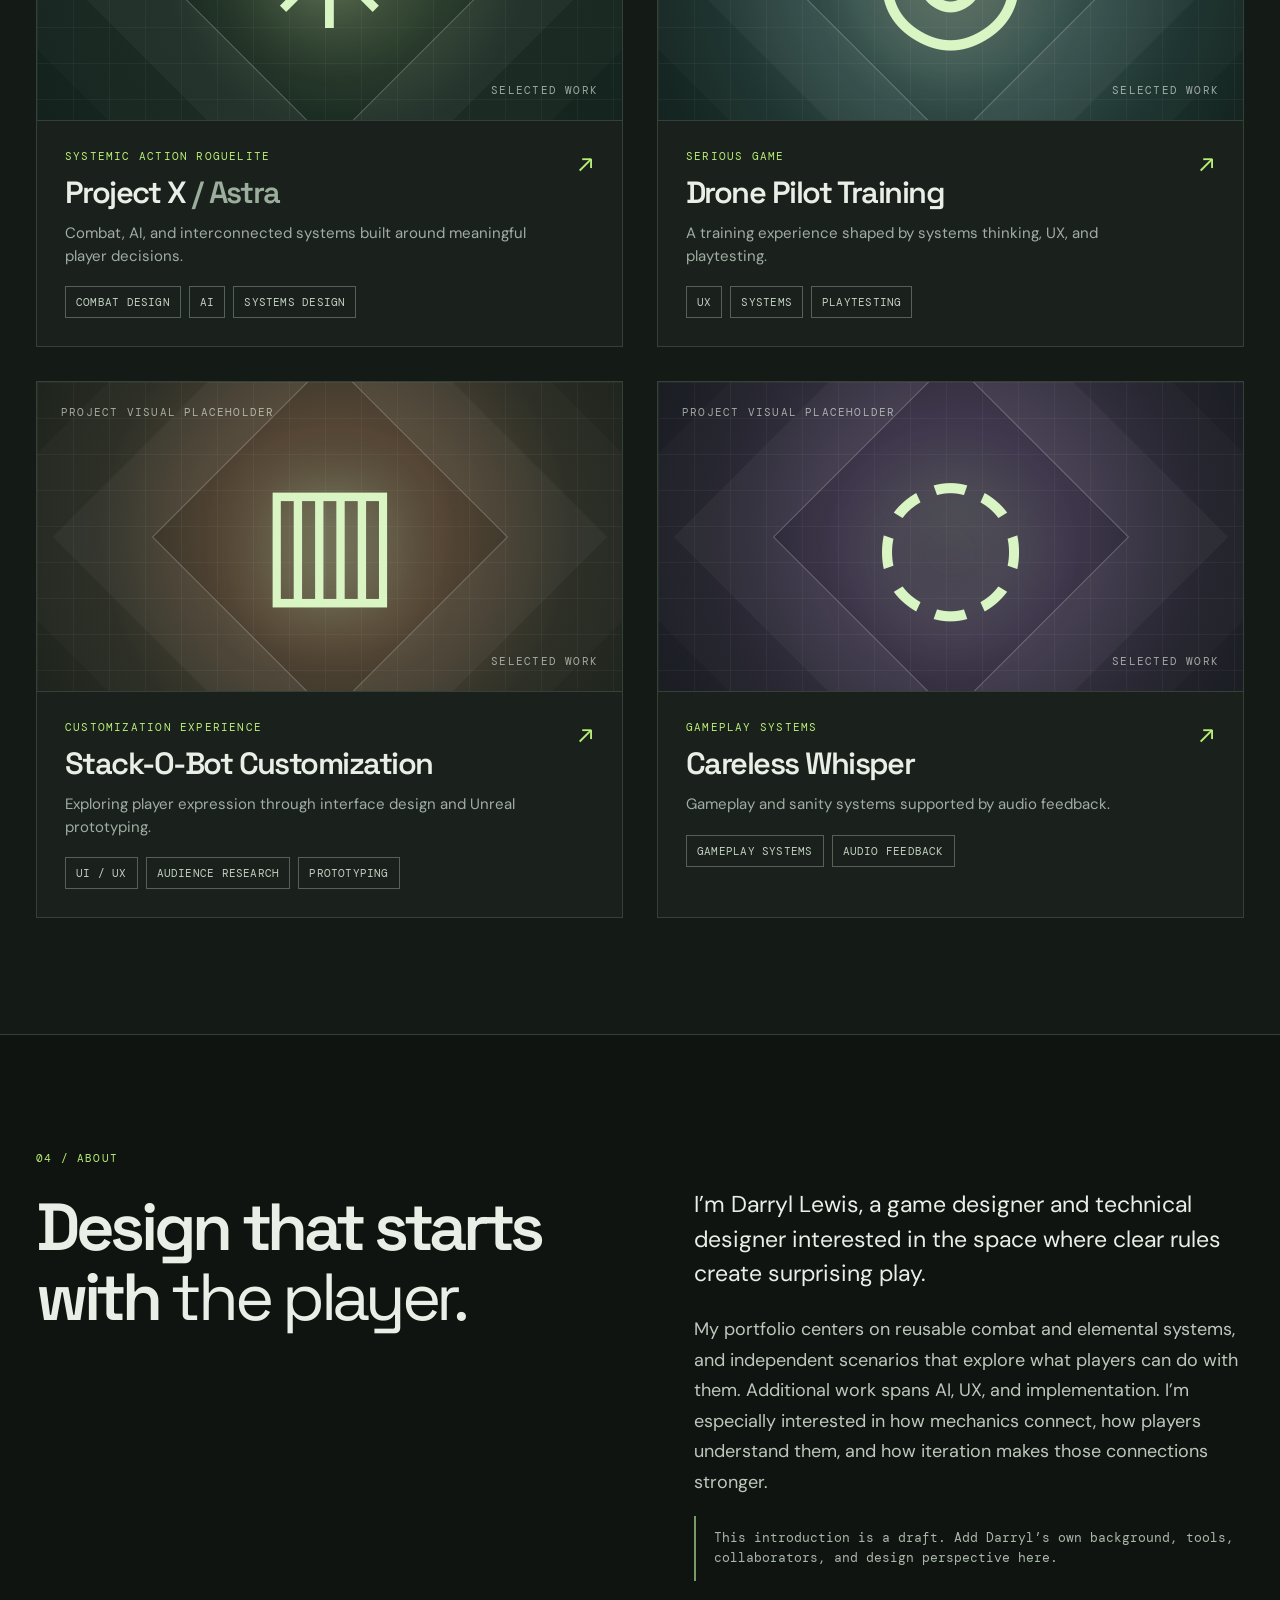
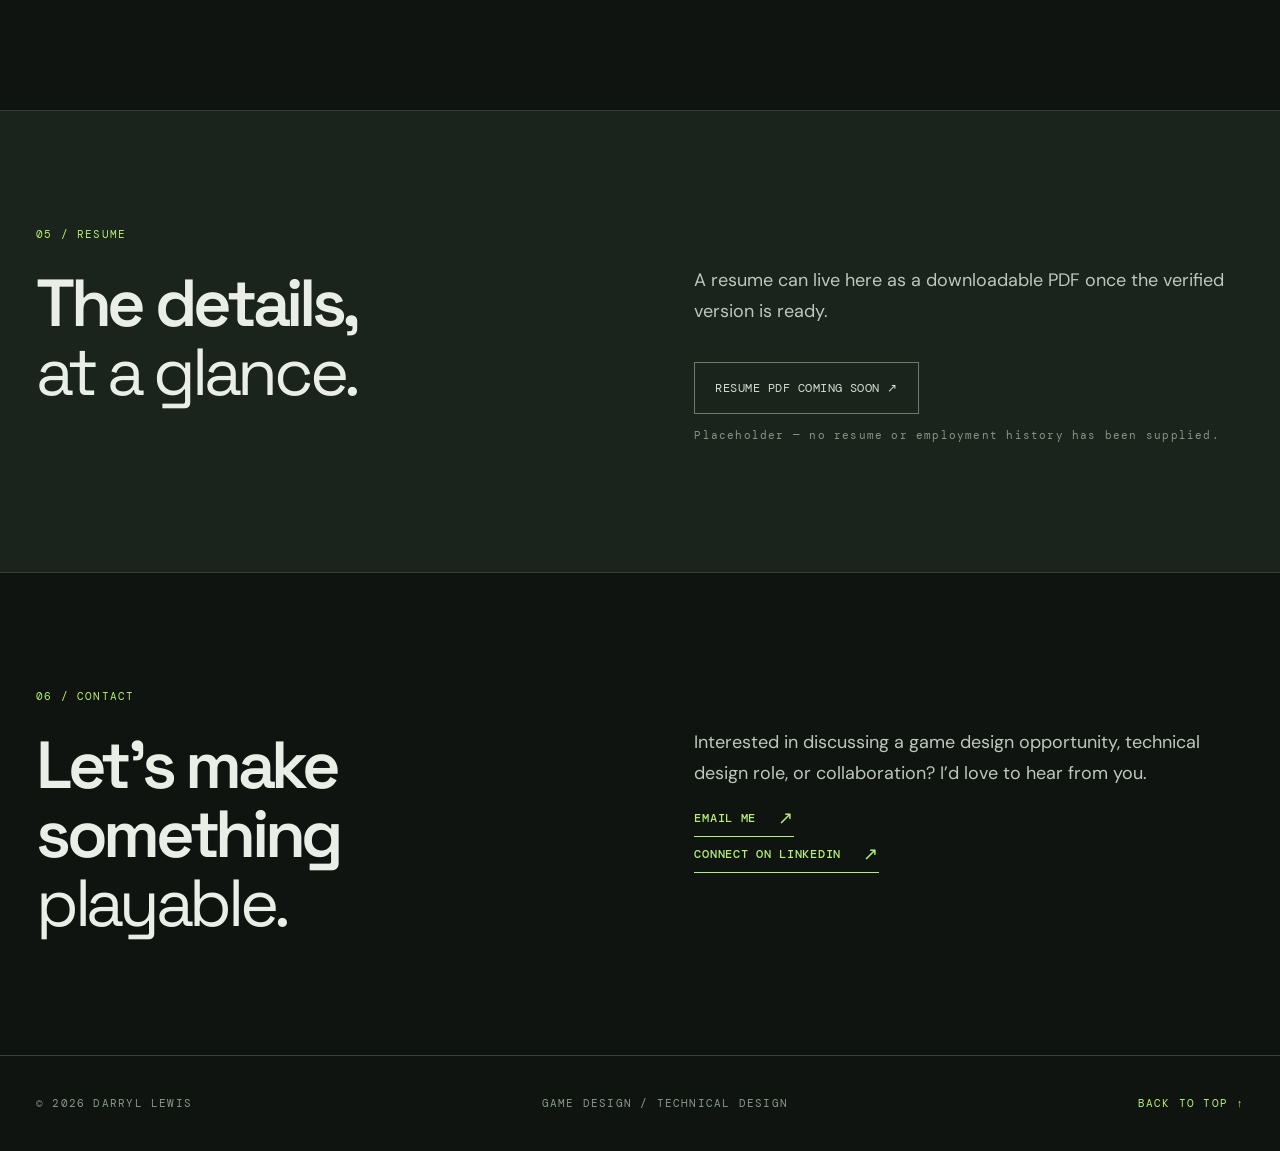
==== commit 136a282a: "Add public LinkedIn profile to contact section" ====
--- a/index.html
+++ b/index.html
@@ -52,7 +52,7 @@
 
     <section class="about-section section-pad" id="about" aria-labelledby="about-heading"><div class="shell about-grid"><div><p class="eyebrow">04 / ABOUT</p><h2 id="about-heading">Design that starts with <em>the player.</em></h2></div><div class="about-copy"><p>I’m Darryl Lewis, a game designer and technical designer interested in the space where clear rules create surprising play.</p><p>My portfolio centers on reusable combat and elemental systems, and independent scenarios that explore what players can do with them. Additional work spans AI, UX, and implementation. I’m especially interested in how mechanics connect, how players understand them, and how iteration makes those connections stronger.</p><p class="placeholder-note">This introduction is a draft. Add Darryl’s own background, tools, collaborators, and design perspective here.</p></div></div></section>
     <section class="resume-section section-pad" id="resume" aria-labelledby="resume-heading"><div class="shell callout-grid"><div><p class="eyebrow">05 / RESUME</p><h2 id="resume-heading">The details,<br><em>at a glance.</em></h2></div><div><p>A resume can live here as a downloadable PDF once the verified version is ready.</p><span class="disabled-button" aria-label="Resume PDF coming soon">Resume PDF coming soon ↗</span><p class="small-note">Placeholder — no resume or employment history has been supplied.</p></div></div></section>
-    <section class="contact-section section-pad" id="contact" aria-labelledby="contact-heading"><div class="shell callout-grid"><div><p class="eyebrow">06 / CONTACT</p><h2 id="contact-heading">Let’s make something <em>playable.</em></h2></div><div><p>Interested in discussing a game design opportunity, technical design role, or collaboration? I’d love to hear from you.</p><a class="text-link" href="mailto:darryl.a.lewis.366@gmail.com">Email me <span aria-hidden="true">↗</span></a><p class="small-note">LinkedIn profile link coming soon.</p></div></div></section>
+    <section class="contact-section section-pad" id="contact" aria-labelledby="contact-heading"><div class="shell callout-grid"><div><p class="eyebrow">06 / CONTACT</p><h2 id="contact-heading">Let’s make something <em>playable.</em></h2></div><div><p>Interested in discussing a game design opportunity, technical design role, or collaboration? I’d love to hear from you.</p><a class="text-link" href="mailto:darryl.a.lewis.366@gmail.com">Email me <span aria-hidden="true">↗</span></a><p><a class="text-link" href="https://www.linkedin.com/in/darryl-lewis-7a26961a0/" target="_blank" rel="noopener noreferrer">Connect on LinkedIn <span aria-hidden="true">↗</span></a></p></div></div></section>
   </main>
   <footer class="site-footer"><div class="shell footer-inner"><span>© <span id="year">2026</span> DARRYL LEWIS</span><span>GAME DESIGN / TECHNICAL DESIGN</span><a href="#main">BACK TO TOP ↑</a></div></footer>
   <script src="main.js"></script><script src="scenarios.js"></script>
